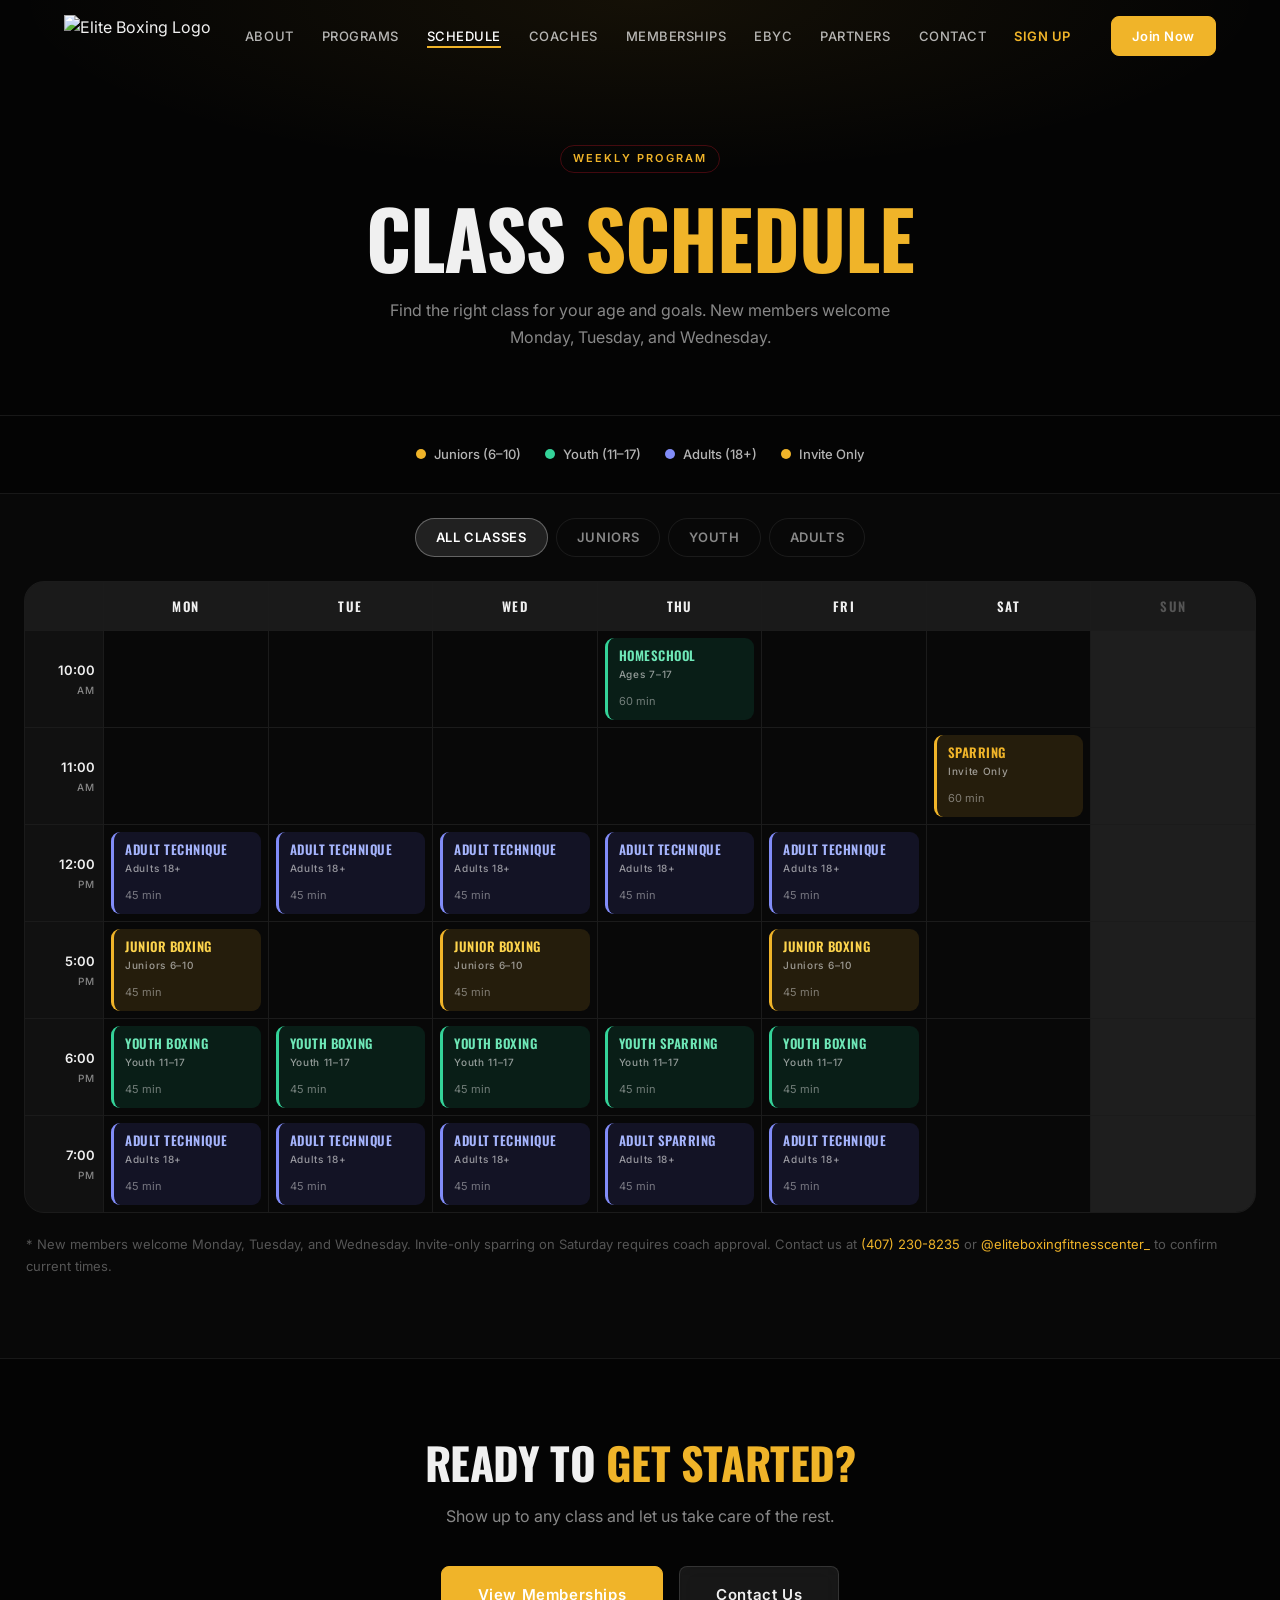
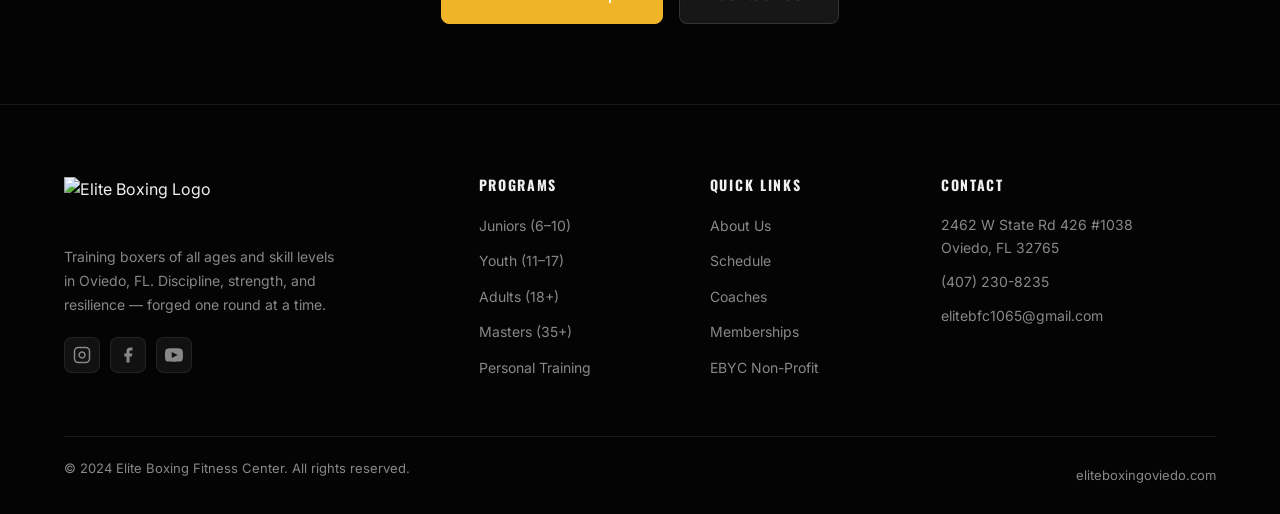
==== calendar.html @ 9bf6bdf3 "Initial commit: Elite Boxing site" ====
<!DOCTYPE html>
<html lang="en">
<head>
  <meta charset="UTF-8">
  <meta name="viewport" content="width=device-width, initial-scale=1.0">
  <title>Class Schedule — Elite Boxing Fitness Center</title>
  <meta name="description" content="Weekly class schedule for Elite Boxing Fitness Center in Oviedo, FL. Find boxing classes for Juniors, Youth, Adults, and more.">
  <link rel="preconnect" href="https://fonts.googleapis.com">
  <link rel="preconnect" href="https://fonts.gstatic.com" crossorigin>
  <link href="https://fonts.googleapis.com/css2?family=Oswald:wght@300;400;500;600;700&family=Inter:wght@300;400;500;600&display=swap" rel="stylesheet">
  <link rel="stylesheet" href="css/style.css">
  <style>
    /* ============================================================
       CALENDAR PAGE
       ============================================================ */
    .cal-hero {
      padding: calc(var(--nav-h) + 72px) 0 64px;
      background: var(--bg-dark);
      text-align: center;
      border-bottom: 1px solid var(--border);
      position: relative;
      overflow: hidden;
    }
    .cal-hero::before {
      content: '';
      position: absolute;
      inset: 0;
      background: radial-gradient(ellipse 70% 60% at 50% 0%, rgba(240,180,41,0.07) 0%, transparent 70%);
      pointer-events: none;
    }
    .cal-title {
      font-family: 'Oswald', sans-serif;
      font-size: clamp(44px, 8vw, 80px);
      font-weight: 700;
      text-transform: uppercase;
      line-height: 1;
      margin: 12px 0 20px;
    }
    .cal-sub {
      font-size: 16px;
      color: var(--muted);
      max-width: 540px;
      margin: 0 auto;
      line-height: 1.7;
    }

    /* Legend */
    .cal-legend {
      display: flex;
      align-items: center;
      justify-content: center;
      gap: 24px;
      flex-wrap: wrap;
      padding: 28px 24px;
      border-bottom: 1px solid var(--border);
      background: var(--bg-dark);
    }
    .legend-item {
      display: flex;
      align-items: center;
      gap: 8px;
      font-size: 13px;
      font-weight: 500;
      color: rgba(255,255,255,0.7);
    }
    .legend-dot {
      width: 10px; height: 10px;
      border-radius: 50%;
    }
    .legend-dot.adults   { background: #818cf8; }
    .legend-dot.youth    { background: #34d399; }
    .legend-dot.juniors  { background: #f0b429; }
    .legend-dot.featured { background: #f0b429; }

    /* Filters */
    .cal-filters {
      display: flex;
      align-items: center;
      gap: 8px;
      flex-wrap: wrap;
      padding: 24px;
      justify-content: center;
    }
    .cal-filter {
      padding: 8px 20px;
      border-radius: 999px;
      font-size: 13px;
      font-weight: 600;
      letter-spacing: 0.05em;
      text-transform: uppercase;
      border: 1.5px solid var(--border);
      color: var(--muted);
      transition: all 0.25s ease;
      cursor: pointer;
      background: none;
    }
    .cal-filter:hover { border-color: rgba(255,255,255,0.3); color: var(--text); }
    .cal-filter[data-cat="all"].active    { background: rgba(255,255,255,0.1); border-color: rgba(255,255,255,0.3); color: #fff; }
    .cal-filter[data-cat="adults"].active  { background: rgba(99,102,241,0.2);  border-color: #818cf8; color: #818cf8; }
    .cal-filter[data-cat="youth"].active   { background: rgba(16,185,129,0.2);  border-color: #34d399; color: #34d399; }
    .cal-filter[data-cat="juniors"].active { background: rgba(240,180,41,0.2);  border-color: #f0b429; color: #f0b429; }

    /* Grid wrapper */
    .cal-section {
      padding: 0 24px 80px;
    }
    .cal-scroll-wrap {
      max-width: 1280px;
      margin: 0 auto;
      overflow-x: auto;
      border-radius: var(--radius-lg);
      border: 1px solid var(--border);
    }

    /* 8 columns: time label + 7 days */
    .cal-grid {
      display: grid;
      grid-template-columns: 78px repeat(7, minmax(118px, 1fr));
      gap: 1px;
      background: var(--border);
      min-width: 900px;
    }

    /* Header row */
    .cal-day-header {
      background: var(--surface-2);
      padding: 14px 10px;
      text-align: center;
      font-family: 'Oswald', sans-serif;
      font-size: 13px;
      font-weight: 600;
      letter-spacing: 0.1em;
      text-transform: uppercase;
      color: var(--text);
    }
    .cal-day-header.closed-header {
      color: var(--muted-2);
    }
    .cal-corner { background: var(--surface-2); }

    /* Time label */
    .cal-time {
      background: var(--surface);
      padding: 12px 8px;
      display: flex;
      flex-direction: column;
      align-items: flex-end;
      justify-content: center;
      gap: 1px;
    }
    .time-hour   { font-size: 13px; font-weight: 600; color: var(--text); white-space: nowrap; }
    .time-period { font-size: 10px; font-weight: 500; color: var(--muted); letter-spacing: 0.08em; }

    /* Class cells */
    .cal-cell {
      background: var(--bg);
      padding: 7px;
      min-height: 96px;
    }
    .cal-cell.closed {
      background: rgba(255,255,255,0.01);
    }

    /* Class blocks */
    .cal-class {
      border-radius: 9px;
      padding: 10px 11px;
      height: 100%;
      min-height: 80px;
      display: flex;
      flex-direction: column;
      gap: 4px;
      border-left: 3px solid;
      transition: transform 0.2s ease, box-shadow 0.2s ease;
    }
    .cal-class:hover {
      transform: translateY(-2px);
      box-shadow: 0 8px 24px rgba(0,0,0,0.4);
    }
    .cal-class.adults   { background: rgba(99,102,241,0.12); border-color: #818cf8; }
    .cal-class.youth    { background: rgba(16,185,129,0.12); border-color: #34d399; }
    .cal-class.juniors  { background: rgba(240,180,41,0.12); border-color: #f0b429; }
    .cal-class.featured { background: rgba(240,180,41,0.12); border-color: #f0b429; }

    .cal-class.filtered-out { display: none; }

    .cal-class-name {
      font-family: 'Oswald', sans-serif;
      font-size: 13px;
      font-weight: 600;
      text-transform: uppercase;
      letter-spacing: 0.04em;
      line-height: 1.2;
    }
    .cal-class.adults   .cal-class-name { color: #a5b4fc; }
    .cal-class.youth    .cal-class-name { color: #6ee7b7; }
    .cal-class.juniors  .cal-class-name { color: #fcd34d; }
    .cal-class.featured .cal-class-name { color: #f0b429; }

    .cal-class-tag {
      font-size: 10px;
      font-weight: 500;
      letter-spacing: 0.07em;
      opacity: 0.6;
      line-height: 1.3;
    }
    .cal-class-dur {
      font-size: 11px;
      opacity: 0.45;
      margin-top: auto;
    }

    /* Closed/Sunday column cells */
    .cal-cell.closed .cal-empty {
      width: 100%; height: 100%;
      min-height: 80px;
    }
    .cal-cell.closed-day {
      background: rgba(0,0,0,0.2);
    }

    /* Note */
    .cal-note {
      max-width: 1280px;
      margin: 20px auto 0;
      padding: 0 2px;
      font-size: 13px;
      color: var(--muted-2);
      line-height: 1.7;
    }
    .cal-note a { color: var(--red); }

    /* CTA */
    .cal-cta {
      text-align: center;
      padding: 80px 24px;
      background: var(--bg-dark);
      border-top: 1px solid var(--border);
    }
    .cal-cta h2 {
      font-family: 'Oswald', sans-serif;
      font-size: clamp(28px, 5vw, 44px);
      font-weight: 700;
      text-transform: uppercase;
      margin-bottom: 16px;
    }
    .cal-cta p { font-size: 16px; color: var(--muted); margin-bottom: 36px; }
    .cal-cta-actions { display: flex; gap: 16px; justify-content: center; flex-wrap: wrap; }

    @media (max-width: 640px) {
      .cal-hero { padding: calc(var(--nav-h) + 48px) 0 48px; }
      .cal-legend { gap: 14px; padding: 18px 16px; }
      .cal-filters { padding: 16px; gap: 6px; }
      .cal-filter { padding: 6px 14px; font-size: 11px; }
      .cal-section { padding: 0 12px 60px; }
    }
  </style>
</head>
<body>

  <!-- ===== NAV ===== -->
  <nav id="nav" class="nav">
    <div class="container nav-inner">
      <a href="index.html" class="nav-logo">
        <img src="https://static.wixstatic.com/media/66b2d7_4d8a4e97d5f041e3b3e21fe2ddf51c0a~mv2.png/v1/fill/w_200,h_175,al_c,q_90,enc_avif,quality_auto/Elite%20Boxing%20Logo_Final_edited.png" alt="Elite Boxing Logo" class="logo-img">
      </a>
      <ul class="nav-links">
        <li><a href="index.html#about" class="nav-link">About</a></li>
        <li><a href="index.html#programs" class="nav-link">Programs</a></li>
        <li><a href="calendar.html" class="nav-link active">Schedule</a></li>
        <li><a href="index.html#coaches" class="nav-link">Coaches</a></li>
        <li><a href="index.html#memberships" class="nav-link">Memberships</a></li>
        <li><a href="ebyc.html" class="nav-link">EBYC</a></li>
        <li><a href="partners.html" class="nav-link">Partners</a></li>
        <li><a href="index.html#contact" class="nav-link">Contact</a></li>
        <li><a href="signup.html" class="nav-link nav-link--signup">Sign Up</a></li>
      </ul>
      <a href="signup.html" class="btn btn-primary btn-sm nav-cta">Join Now</a>
      <button class="hamburger" id="hamburger" aria-label="Toggle menu" aria-expanded="false">
        <span></span><span></span><span></span>
      </button>
    </div>
  </nav>

  <div class="mobile-menu" id="mobile-menu" aria-hidden="true">
    <div class="mobile-menu-inner">
      <ul>
        <li><a href="index.html#about" class="mobile-link">About</a></li>
        <li><a href="index.html#programs" class="mobile-link">Programs</a></li>
        <li><a href="calendar.html" class="mobile-link">Schedule</a></li>
        <li><a href="index.html#coaches" class="mobile-link">Coaches</a></li>
        <li><a href="index.html#memberships" class="mobile-link">Memberships</a></li>
        <li><a href="ebyc.html" class="mobile-link">EBYC</a></li>
        <li><a href="partners.html" class="mobile-link">Partners</a></li>
        <li><a href="index.html#contact" class="mobile-link">Contact</a></li>
        <li><a href="signup.html" class="mobile-link" style="color:var(--red);font-weight:600;">Sign Up</a></li>
      </ul>
      <a href="signup.html" class="btn btn-primary btn-full mobile-cta">Join Now</a>
    </div>
  </div>

  <!-- ===== HERO ===== -->
  <section class="cal-hero">
    <div class="container">
      <span class="section-tag cal-tag">Weekly Program</span>
      <h1 class="cal-title">Class <span class="text-red">Schedule</span></h1>
      <p class="cal-sub">Find the right class for your age and goals. New members welcome Monday, Tuesday, and Wednesday.</p>
    </div>
  </section>

  <!-- Legend -->
  <div class="cal-legend">
    <div class="legend-item">
      <div class="legend-dot juniors"></div>
      <span>Juniors (6–10)</span>
    </div>
    <div class="legend-item">
      <div class="legend-dot youth"></div>
      <span>Youth (11–17)</span>
    </div>
    <div class="legend-item">
      <div class="legend-dot adults"></div>
      <span>Adults (18+)</span>
    </div>
    <div class="legend-item">
      <div class="legend-dot featured"></div>
      <span>Invite Only</span>
    </div>
  </div>

  <!-- Filters -->
  <div class="cal-filters">
    <button class="cal-filter active" data-cat="all">All Classes</button>
    <button class="cal-filter" data-cat="juniors">Juniors</button>
    <button class="cal-filter" data-cat="youth">Youth</button>
    <button class="cal-filter" data-cat="adults">Adults</button>
  </div>

  <!-- ===== CALENDAR GRID ===== -->
  <section class="cal-section">
    <div class="cal-scroll-wrap">
      <div class="cal-grid" id="cal-grid">

        <!-- ── HEADER ROW ── -->
        <div class="cal-corner"></div>
        <div class="cal-day-header">Mon</div>
        <div class="cal-day-header">Tue</div>
        <div class="cal-day-header">Wed</div>
        <div class="cal-day-header">Thu</div>
        <div class="cal-day-header">Fri</div>
        <div class="cal-day-header">Sat</div>
        <div class="cal-day-header closed-header">Sun</div>

        <!-- ── 10:00 AM ── -->
        <div class="cal-time"><span class="time-hour">10:00</span><span class="time-period">AM</span></div>
        <!-- Mon --> <div class="cal-cell"><div class="cal-empty"></div></div>
        <!-- Tue --> <div class="cal-cell"><div class="cal-empty"></div></div>
        <!-- Wed --> <div class="cal-cell"><div class="cal-empty"></div></div>
        <!-- Thu -->
        <div class="cal-cell">
          <div class="cal-class youth" data-cat="youth">
            <span class="cal-class-name">Homeschool</span>
            <span class="cal-class-tag">Ages 7–17</span>
            <span class="cal-class-dur">60 min</span>
          </div>
        </div>
        <!-- Fri --> <div class="cal-cell"><div class="cal-empty"></div></div>
        <!-- Sat --> <div class="cal-cell"><div class="cal-empty"></div></div>
        <!-- Sun --> <div class="cal-cell closed"><div class="cal-empty"></div></div>

        <!-- ── 11:00 AM ── -->
        <div class="cal-time"><span class="time-hour">11:00</span><span class="time-period">AM</span></div>
        <!-- Mon --> <div class="cal-cell"><div class="cal-empty"></div></div>
        <!-- Tue --> <div class="cal-cell"><div class="cal-empty"></div></div>
        <!-- Wed --> <div class="cal-cell"><div class="cal-empty"></div></div>
        <!-- Thu --> <div class="cal-cell"><div class="cal-empty"></div></div>
        <!-- Fri --> <div class="cal-cell"><div class="cal-empty"></div></div>
        <!-- Sat -->
        <div class="cal-cell">
          <div class="cal-class featured" data-cat="featured">
            <span class="cal-class-name">Sparring</span>
            <span class="cal-class-tag">Invite Only</span>
            <span class="cal-class-dur">60 min</span>
          </div>
        </div>
        <!-- Sun --> <div class="cal-cell closed"><div class="cal-empty"></div></div>

        <!-- ── 12:00 PM ── -->
        <div class="cal-time"><span class="time-hour">12:00</span><span class="time-period">PM</span></div>
        <!-- Mon -->
        <div class="cal-cell">
          <div class="cal-class adults" data-cat="adults">
            <span class="cal-class-name">Adult Technique</span>
            <span class="cal-class-tag">Adults 18+</span>
            <span class="cal-class-dur">45 min</span>
          </div>
        </div>
        <!-- Tue -->
        <div class="cal-cell">
          <div class="cal-class adults" data-cat="adults">
            <span class="cal-class-name">Adult Technique</span>
            <span class="cal-class-tag">Adults 18+</span>
            <span class="cal-class-dur">45 min</span>
          </div>
        </div>
        <!-- Wed -->
        <div class="cal-cell">
          <div class="cal-class adults" data-cat="adults">
            <span class="cal-class-name">Adult Technique</span>
            <span class="cal-class-tag">Adults 18+</span>
            <span class="cal-class-dur">45 min</span>
          </div>
        </div>
        <!-- Thu -->
        <div class="cal-cell">
          <div class="cal-class adults" data-cat="adults">
            <span class="cal-class-name">Adult Technique</span>
            <span class="cal-class-tag">Adults 18+</span>
            <span class="cal-class-dur">45 min</span>
          </div>
        </div>
        <!-- Fri -->
        <div class="cal-cell">
          <div class="cal-class adults" data-cat="adults">
            <span class="cal-class-name">Adult Technique</span>
            <span class="cal-class-tag">Adults 18+</span>
            <span class="cal-class-dur">45 min</span>
          </div>
        </div>
        <!-- Sat --> <div class="cal-cell"><div class="cal-empty"></div></div>
        <!-- Sun --> <div class="cal-cell closed"><div class="cal-empty"></div></div>

        <!-- ── 5:00 PM ── -->
        <div class="cal-time"><span class="time-hour">5:00</span><span class="time-period">PM</span></div>
        <!-- Mon -->
        <div class="cal-cell">
          <div class="cal-class juniors" data-cat="juniors">
            <span class="cal-class-name">Junior Boxing</span>
            <span class="cal-class-tag">Juniors 6–10</span>
            <span class="cal-class-dur">45 min</span>
          </div>
        </div>
        <!-- Tue --> <div class="cal-cell"><div class="cal-empty"></div></div>
        <!-- Wed -->
        <div class="cal-cell">
          <div class="cal-class juniors" data-cat="juniors">
            <span class="cal-class-name">Junior Boxing</span>
            <span class="cal-class-tag">Juniors 6–10</span>
            <span class="cal-class-dur">45 min</span>
          </div>
        </div>
        <!-- Thu --> <div class="cal-cell"><div class="cal-empty"></div></div>
        <!-- Fri -->
        <div class="cal-cell">
          <div class="cal-class juniors" data-cat="juniors">
            <span class="cal-class-name">Junior Boxing</span>
            <span class="cal-class-tag">Juniors 6–10</span>
            <span class="cal-class-dur">45 min</span>
          </div>
        </div>
        <!-- Sat --> <div class="cal-cell"><div class="cal-empty"></div></div>
        <!-- Sun --> <div class="cal-cell closed"><div class="cal-empty"></div></div>

        <!-- ── 6:00 PM ── -->
        <div class="cal-time"><span class="time-hour">6:00</span><span class="time-period">PM</span></div>
        <!-- Mon -->
        <div class="cal-cell">
          <div class="cal-class youth" data-cat="youth">
            <span class="cal-class-name">Youth Boxing</span>
            <span class="cal-class-tag">Youth 11–17</span>
            <span class="cal-class-dur">45 min</span>
          </div>
        </div>
        <!-- Tue -->
        <div class="cal-cell">
          <div class="cal-class youth" data-cat="youth">
            <span class="cal-class-name">Youth Boxing</span>
            <span class="cal-class-tag">Youth 11–17</span>
            <span class="cal-class-dur">45 min</span>
          </div>
        </div>
        <!-- Wed -->
        <div class="cal-cell">
          <div class="cal-class youth" data-cat="youth">
            <span class="cal-class-name">Youth Boxing</span>
            <span class="cal-class-tag">Youth 11–17</span>
            <span class="cal-class-dur">45 min</span>
          </div>
        </div>
        <!-- Thu -->
        <div class="cal-cell">
          <div class="cal-class youth" data-cat="youth">
            <span class="cal-class-name">Youth Sparring</span>
            <span class="cal-class-tag">Youth 11–17</span>
            <span class="cal-class-dur">45 min</span>
          </div>
        </div>
        <!-- Fri -->
        <div class="cal-cell">
          <div class="cal-class youth" data-cat="youth">
            <span class="cal-class-name">Youth Boxing</span>
            <span class="cal-class-tag">Youth 11–17</span>
            <span class="cal-class-dur">45 min</span>
          </div>
        </div>
        <!-- Sat --> <div class="cal-cell"><div class="cal-empty"></div></div>
        <!-- Sun --> <div class="cal-cell closed"><div class="cal-empty"></div></div>

        <!-- ── 7:00 PM ── -->
        <div class="cal-time"><span class="time-hour">7:00</span><span class="time-period">PM</span></div>
        <!-- Mon -->
        <div class="cal-cell">
          <div class="cal-class adults" data-cat="adults">
            <span class="cal-class-name">Adult Technique</span>
            <span class="cal-class-tag">Adults 18+</span>
            <span class="cal-class-dur">45 min</span>
          </div>
        </div>
        <!-- Tue -->
        <div class="cal-cell">
          <div class="cal-class adults" data-cat="adults">
            <span class="cal-class-name">Adult Technique</span>
            <span class="cal-class-tag">Adults 18+</span>
            <span class="cal-class-dur">45 min</span>
          </div>
        </div>
        <!-- Wed -->
        <div class="cal-cell">
          <div class="cal-class adults" data-cat="adults">
            <span class="cal-class-name">Adult Technique</span>
            <span class="cal-class-tag">Adults 18+</span>
            <span class="cal-class-dur">45 min</span>
          </div>
        </div>
        <!-- Thu -->
        <div class="cal-cell">
          <div class="cal-class adults" data-cat="adults">
            <span class="cal-class-name">Adult Sparring</span>
            <span class="cal-class-tag">Adults 18+</span>
            <span class="cal-class-dur">45 min</span>
          </div>
        </div>
        <!-- Fri -->
        <div class="cal-cell">
          <div class="cal-class adults" data-cat="adults">
            <span class="cal-class-name">Adult Technique</span>
            <span class="cal-class-tag">Adults 18+</span>
            <span class="cal-class-dur">45 min</span>
          </div>
        </div>
        <!-- Sat --> <div class="cal-cell"><div class="cal-empty"></div></div>
        <!-- Sun --> <div class="cal-cell closed"><div class="cal-empty"></div></div>

      </div><!-- /cal-grid -->
    </div><!-- /cal-scroll-wrap -->

    <p class="cal-note">
      * New members welcome Monday, Tuesday, and Wednesday. Invite-only sparring on Saturday requires coach approval. Contact us at <a href="tel:4072308235">(407) 230-8235</a> or <a href="https://instagram.com/eliteboxingfitnesscenter_" target="_blank" rel="noopener">@eliteboxingfitnesscenter_</a> to confirm current times.
    </p>
  </section>

  <!-- ===== CTA ===== -->
  <section class="cal-cta">
    <div class="container">
      <h2>Ready to <span class="text-red">Get Started?</span></h2>
      <p>Show up to any class and let us take care of the rest.</p>
      <div class="cal-cta-actions">
        <a href="index.html#memberships" class="btn btn-primary btn-lg">View Memberships</a>
        <a href="index.html#contact" class="btn btn-ghost btn-lg">Contact Us</a>
      </div>
    </div>
  </section>

  <!-- ===== FOOTER ===== -->
  <footer class="footer">
    <div class="container">
      <div class="footer-grid">
        <div class="footer-brand">
          <img src="https://static.wixstatic.com/media/66b2d7_4d8a4e97d5f041e3b3e21fe2ddf51c0a~mv2.png/v1/fill/w_200,h_175,al_c,q_90,enc_avif,quality_auto/Elite%20Boxing%20Logo_Final_edited.png" alt="Elite Boxing Logo" class="footer-logo">
          <p>Training boxers of all ages and skill levels in Oviedo, FL. Discipline, strength, and resilience — forged one round at a time.</p>
          <div class="footer-socials">
            <a href="https://instagram.com/eliteboxingfitnesscenter_" target="_blank" rel="noopener" aria-label="Instagram">
              <svg width="18" height="18" viewBox="0 0 24 24" fill="none" stroke="currentColor" stroke-width="2"><rect x="2" y="2" width="20" height="20" rx="5"/><path d="M16 11.37A4 4 0 1 1 12.63 8 4 4 0 0 1 16 11.37z"/><line x1="17.5" y1="6.5" x2="17.51" y2="6.5"/></svg>
            </a>
            <a href="https://www.facebook.com/EliteBoxingFitnessCenter" target="_blank" rel="noopener" aria-label="Facebook">
              <svg width="18" height="18" viewBox="0 0 24 24" fill="currentColor"><path d="M18 2h-3a5 5 0 0 0-5 5v3H7v4h3v8h4v-8h3l1-4h-4V7a1 1 0 0 1 1-1h3z"/></svg>
            </a>
            <a href="https://www.youtube.com/@eliteboxingoviedo" target="_blank" rel="noopener" aria-label="YouTube">
              <svg width="18" height="18" viewBox="0 0 24 24" fill="currentColor"><path d="M19.615 3.184c-3.604-.246-11.631-.245-15.23 0-3.897.266-4.356 2.62-4.385 8.816.029 6.185.484 8.549 4.385 8.816 3.6.245 11.626.246 15.23 0 3.897-.266 4.356-2.62 4.385-8.816-.029-6.185-.484-8.549-4.385-8.816zm-10.615 12.816v-8l8 3.993-8 4.007z"/></svg>
            </a>
          </div>
        </div>
        <div class="footer-links">
          <h4>Programs</h4>
          <ul>
            <li><a href="index.html#programs">Juniors (6–10)</a></li>
            <li><a href="index.html#programs">Youth (11–17)</a></li>
            <li><a href="index.html#programs">Adults (18+)</a></li>
            <li><a href="index.html#programs">Masters (35+)</a></li>
            <li><a href="index.html#programs">Personal Training</a></li>
          </ul>
        </div>
        <div class="footer-links">
          <h4>Quick Links</h4>
          <ul>
            <li><a href="index.html#about">About Us</a></li>
            <li><a href="calendar.html">Schedule</a></li>
            <li><a href="index.html#coaches">Coaches</a></li>
            <li><a href="index.html#memberships">Memberships</a></li>
            <li><a href="index.html#nonprofit">EBYC Non-Profit</a></li>
          </ul>
        </div>
        <div class="footer-contact">
          <h4>Contact</h4>
          <p>2462 W State Rd 426 #1038<br>Oviedo, FL 32765</p>
          <p><a href="tel:4072308235">(407) 230-8235</a></p>
          <p><a href="mailto:elitebfc1065@gmail.com">elitebfc1065@gmail.com</a></p>
        </div>
      </div>
      <div class="footer-bottom">
        <p>&copy; 2024 Elite Boxing Fitness Center. All rights reserved.</p>
        <p><a href="https://www.eliteboxingoviedo.com" target="_blank" rel="noopener">eliteboxingoviedo.com</a></p>
      </div>
    </div>
  </footer>

  <script src="https://cdnjs.cloudflare.com/ajax/libs/gsap/3.12.5/gsap.min.js"></script>
  <script src="https://cdnjs.cloudflare.com/ajax/libs/gsap/3.12.5/ScrollTrigger.min.js"></script>
  <script>
    gsap.registerPlugin(ScrollTrigger);
    const prefersReducedMotion = window.matchMedia('(prefers-reduced-motion: reduce)').matches;

    /* Nav scroll */
    const nav = document.getElementById('nav');
    ScrollTrigger.create({
      start: 'top -60',
      onEnter: () => nav.classList.add('scrolled'),
      onLeaveBack: () => nav.classList.remove('scrolled'),
    });

    /* Hamburger */
    const hamburger = document.getElementById('hamburger');
    const mobileMenu = document.getElementById('mobile-menu');
    hamburger.addEventListener('click', () => {
      const isOpen = mobileMenu.classList.toggle('open');
      hamburger.classList.toggle('open', isOpen);
      hamburger.setAttribute('aria-expanded', isOpen);
      mobileMenu.setAttribute('aria-hidden', !isOpen);
      document.body.style.overflow = isOpen ? 'hidden' : '';
    });
    document.querySelectorAll('.mobile-link, .mobile-cta').forEach(l => {
      l.addEventListener('click', () => {
        mobileMenu.classList.remove('open');
        hamburger.classList.remove('open');
        hamburger.setAttribute('aria-expanded', 'false');
        mobileMenu.setAttribute('aria-hidden', 'true');
        document.body.style.overflow = '';
      });
    });

    /* Scroll progress line */
    const progressLine = document.createElement('div');
    progressLine.style.cssText = 'position:fixed;top:0;left:0;height:2px;z-index:200;background:#f0b429;width:0%;pointer-events:none;box-shadow:0 0 8px rgba(240,180,41,0.6);';
    document.body.prepend(progressLine);
    gsap.to(progressLine, { width: '100%', ease: 'none', scrollTrigger: { start: 'top top', end: 'bottom bottom', scrub: 0.3 } });

    /* Hero entrance */
    if (!prefersReducedMotion) {
      gsap.fromTo('.cal-tag',   { opacity: 0, y: 16 }, { opacity: 1, y: 0, duration: 0.6, delay: 0.2 });
      gsap.fromTo('.cal-title', { opacity: 0, y: 40 }, { opacity: 1, y: 0, duration: 0.8, delay: 0.35, ease: 'power3.out' });
      gsap.fromTo('.cal-sub',   { opacity: 0, y: 20 }, { opacity: 1, y: 0, duration: 0.6, delay: 0.55 });
    }

    /* Grid entrance */
    ScrollTrigger.create({
      trigger: '.cal-scroll-wrap',
      start: 'top 88%',
      once: true,
      onEnter: () => {
        if (prefersReducedMotion) return;
        gsap.fromTo('.cal-scroll-wrap', { opacity: 0, y: 28 }, { opacity: 1, y: 0, duration: 0.65, ease: 'power3.out' });
        gsap.fromTo('.cal-class', { opacity: 0, scale: 0.93 }, { opacity: 1, scale: 1, duration: 0.4, stagger: 0.03, ease: 'power2.out', delay: 0.2 });
      },
    });

    /* Category filter */
    const filters    = document.querySelectorAll('.cal-filter');
    const allClasses = document.querySelectorAll('.cal-class');

    filters.forEach(btn => {
      btn.addEventListener('click', () => {
        filters.forEach(b => b.classList.remove('active'));
        btn.classList.add('active');
        const cat = btn.dataset.cat;

        allClasses.forEach(cls => {
          const match = cat === 'all' || cls.dataset.cat === cat;
          if (!prefersReducedMotion) {
            if (match) {
              cls.classList.remove('filtered-out');
              gsap.fromTo(cls, { opacity: 0, scale: 0.9 }, { opacity: 1, scale: 1, duration: 0.3, ease: 'power2.out' });
            } else {
              gsap.to(cls, { opacity: 0, scale: 0.9, duration: 0.18, ease: 'power2.in',
                onComplete: () => cls.classList.add('filtered-out') });
            }
          } else {
            cls.classList.toggle('filtered-out', !match);
          }
        });
      });
    });
  </script>
</body>
</html>
---- css/style.css ----
/* ============================================================
   ELITE BOXING FITNESS CENTER — style.css
   ============================================================ */

/* ---- Tokens ---- */
:root {
  --bg:        #080808;
  --bg-dark:   #040404;
  --surface:   #111111;
  --surface-2: #1a1a1a;
  --border:    rgba(255,255,255,0.08);
  --border-hover: rgba(255,255,255,0.18);
  --red:       #f0b429;
  --red-dark:  #cc9310;
  --red-glow:  rgba(240,180,41,0.25);
  --gold:      #f0b429;
  --text:      #f0f0f0;
  --muted:     #888888;
  --muted-2:   #555555;
  --nav-h:     72px;
  --radius:    12px;
  --radius-lg: 20px;
  --transition: 0.3s cubic-bezier(0.4, 0, 0.2, 1);
}

/* ---- Reset ---- */
*, *::before, *::after { box-sizing: border-box; margin: 0; padding: 0; }
html { scroll-behavior: smooth; }
body {
  font-family: 'Inter', system-ui, sans-serif;
  background: var(--bg);
  color: var(--text);
  line-height: 1.6;
  overflow-x: hidden;
}
img { display: block; width: 100%; height: auto; }
a { color: inherit; text-decoration: none; }
ul { list-style: none; }
button { cursor: pointer; border: none; background: none; font: inherit; color: inherit; }
input, textarea, select {
  font: inherit;
  color: var(--text);
  background: rgba(255,255,255,0.05);
  border: 1px solid var(--border);
  border-radius: 8px;
  padding: 12px 16px;
  width: 100%;
  transition: border-color var(--transition), box-shadow var(--transition);
  outline: none;
}
input::placeholder, textarea::placeholder { color: var(--muted-2); }
input:focus, textarea:focus, select:focus {
  border-color: var(--red);
  box-shadow: 0 0 0 3px var(--red-glow);
}
select option { background: var(--surface); }
textarea { resize: vertical; min-height: 120px; }

/* ---- Layout ---- */
.container { max-width: 1200px; margin: 0 auto; padding: 0 24px; }
.section-padding { padding: 96px 0; }
.bg-dark { background: var(--bg-dark); }
.text-red { color: var(--red); }
.hidden { display: none !important; }

/* ---- Typography ---- */
h1, h2, h3, h4 { font-family: 'Oswald', sans-serif; line-height: 1.1; letter-spacing: -0.01em; }
.section-tag {
  display: inline-block;
  font-size: 11px;
  font-weight: 600;
  letter-spacing: 0.2em;
  text-transform: uppercase;
  color: var(--red);
  margin-bottom: 12px;
  padding: 4px 12px;
  border: 1px solid rgba(212,21,41,0.3);
  border-radius: 999px;
}
.section-title {
  font-size: clamp(32px, 4.5vw, 52px);
  font-weight: 700;
  text-transform: uppercase;
  margin-bottom: 16px;
  color: var(--text);
}
.section-sub {
  font-size: 16px;
  color: var(--muted);
  max-width: 560px;
  line-height: 1.7;
}
.section-header { text-align: center; margin-bottom: 56px; }
.section-header .section-sub { margin: 0 auto; }
.lead { font-size: 17px; color: var(--text); line-height: 1.7; margin-bottom: 16px; }
p { color: var(--muted); line-height: 1.7; margin-bottom: 14px; }
p:last-child { margin-bottom: 0; }

/* ---- Buttons ---- */
.btn {
  display: inline-flex;
  align-items: center;
  gap: 8px;
  padding: 13px 28px;
  border-radius: 8px;
  font-weight: 600;
  font-size: 14px;
  letter-spacing: 0.04em;
  transition: all var(--transition);
  white-space: nowrap;
  cursor: pointer;
  border: 1.5px solid transparent;
}
.btn-primary {
  background: var(--red);
  color: #fff;
  border-color: var(--red);
}
.btn-primary:hover {
  background: var(--red-dark);
  border-color: var(--red-dark);
  transform: translateY(-1px);
  box-shadow: 0 8px 24px var(--red-glow);
}
.btn-outline {
  background: transparent;
  color: var(--text);
  border-color: var(--border-hover);
}
.btn-outline:hover {
  border-color: var(--red);
  color: var(--red);
  transform: translateY(-1px);
}
.btn-ghost {
  background: rgba(255,255,255,0.08);
  color: var(--text);
  border-color: rgba(255,255,255,0.12);
  backdrop-filter: blur(10px);
}
.btn-ghost:hover {
  background: rgba(255,255,255,0.14);
  transform: translateY(-1px);
}
.btn-sm { padding: 9px 20px; font-size: 13px; }
.btn-lg { padding: 16px 36px; font-size: 15px; }
.btn-full { width: 100%; justify-content: center; }

/* ============================================================
   NAV
   ============================================================ */
.nav {
  position: fixed;
  top: 0; left: 0; right: 0;
  z-index: 100;
  height: var(--nav-h);
  transition: background var(--transition), backdrop-filter var(--transition), border-color var(--transition);
  border-bottom: 1px solid transparent;
}
.nav.scrolled {
  background: rgba(8,8,8,0.92);
  backdrop-filter: blur(20px);
  border-color: var(--border);
}
.nav-inner {
  display: flex;
  align-items: center;
  height: var(--nav-h);
  gap: 32px;
}
.nav-logo { display: flex; align-items: center; flex-shrink: 0; }
.logo-img { height: 42px; width: auto; }
.nav-links {
  display: flex;
  gap: 28px;
  margin-left: auto;
}
.nav-link {
  font-size: 13px;
  font-weight: 500;
  color: rgba(255,255,255,0.7);
  letter-spacing: 0.04em;
  text-transform: uppercase;
  transition: color var(--transition);
  position: relative;
}
.nav-link::after {
  content: '';
  position: absolute;
  bottom: -4px; left: 0; right: 0;
  height: 2px;
  background: var(--red);
  transform: scaleX(0);
  transform-origin: left;
  transition: transform var(--transition);
}
.nav-link:hover, .nav-link.active { color: #fff; }
.nav-link:hover::after, .nav-link.active::after { transform: scaleX(1); }
.nav-link--signup {
  color: var(--red);
  font-weight: 600;
}
.nav-link--signup:hover { color: #fff; }
.nav-link--signup::after { background: var(--red); }
.nav-cta { margin-left: 8px; }
.hamburger {
  display: none;
  flex-direction: column;
  gap: 5px;
  padding: 6px;
  margin-left: auto;
}
.hamburger span {
  display: block;
  width: 24px;
  height: 2px;
  background: var(--text);
  border-radius: 2px;
  transition: transform var(--transition), opacity var(--transition);
}
.hamburger.open span:nth-child(1) { transform: translateY(7px) rotate(45deg); }
.hamburger.open span:nth-child(2) { opacity: 0; }
.hamburger.open span:nth-child(3) { transform: translateY(-7px) rotate(-45deg); }

/* Mobile menu */
.mobile-menu {
  position: fixed;
  top: var(--nav-h);
  left: 0; right: 0; bottom: 0;
  z-index: 99;
  background: rgba(8,8,8,0.98);
  backdrop-filter: blur(20px);
  display: flex;
  flex-direction: column;
  transform: translateX(100%);
  transition: transform 0.35s cubic-bezier(0.4,0,0.2,1);
}
.mobile-menu.open { transform: translateX(0); }
.mobile-menu-inner {
  padding: 40px 24px;
  display: flex;
  flex-direction: column;
  gap: 32px;
}
.mobile-menu-inner ul { display: flex; flex-direction: column; gap: 4px; }
.mobile-link {
  display: block;
  padding: 14px 0;
  font-family: 'Oswald', sans-serif;
  font-size: 28px;
  font-weight: 600;
  text-transform: uppercase;
  color: rgba(255,255,255,0.8);
  border-bottom: 1px solid var(--border);
  transition: color var(--transition), padding-left var(--transition);
}
.mobile-link:hover { color: var(--red); padding-left: 8px; }
.mobile-cta { margin-top: 8px; }

/* ============================================================
   HERO
   ============================================================ */
.hero {
  position: relative;
  min-height: 100vh;
  display: flex;
  align-items: center;
  overflow: hidden;
}
.hero-bg {
  position: absolute;
  inset: -10%;
  background-size: cover;
  background-position: center;
  will-change: transform;
}
.hero-overlay {
  position: absolute;
  inset: 0;
  background: linear-gradient(135deg, rgba(8,8,8,0.88) 0%, rgba(8,8,8,0.65) 50%, rgba(8,8,8,0.82) 100%);
}
.hero-content {
  position: relative;
  z-index: 2;
  padding-top: var(--nav-h);
  max-width: 720px;
}
.hero-tag {
  display: inline-block;
  font-size: 11px;
  font-weight: 600;
  letter-spacing: 0.22em;
  text-transform: uppercase;
  color: rgba(255,255,255,0.6);
  margin-bottom: 24px;
  opacity: 0;
}
.hero-title {
  font-size: clamp(52px, 9vw, 110px);
  font-weight: 700;
  text-transform: uppercase;
  line-height: 0.95;
  margin-bottom: 24px;
}
.hero-line { display: block; }
.hero-sub {
  font-size: 17px;
  color: rgba(255,255,255,0.65);
  line-height: 1.7;
  margin-bottom: 40px;
  max-width: 500px;
  opacity: 0;
}
.hero-actions { display: flex; gap: 16px; flex-wrap: wrap; opacity: 0; }
.hero-scroll {
  position: absolute;
  bottom: 40px; left: 50%;
  transform: translateX(-50%);
  display: flex;
  flex-direction: column;
  align-items: center;
  gap: 8px;
  z-index: 2;
  opacity: 0;
}
.hero-scroll-text {
  font-size: 10px;
  letter-spacing: 0.2em;
  text-transform: uppercase;
  color: var(--muted);
}
.hero-scroll-line {
  width: 1px;
  height: 48px;
  background: linear-gradient(to bottom, var(--red), transparent);
  animation: scrollPulse 2s ease-in-out infinite;
}
@keyframes scrollPulse {
  0%, 100% { opacity: 0.4; transform: scaleY(1); }
  50% { opacity: 1; transform: scaleY(1.1); }
}

/* ============================================================
   STATS BAR
   ============================================================ */
.stats-bar {
  background: var(--surface);
  border-top: 1px solid var(--border);
  border-bottom: 1px solid var(--border);
  padding: 40px 0;
}
.stats-grid {
  display: flex;
  align-items: center;
  justify-content: center;
  gap: 0;
  flex-wrap: wrap;
}
.stat-item {
  flex: 1;
  min-width: 140px;
  text-align: center;
  padding: 16px 24px;
}
.stat-number-wrap {
  display: flex;
  align-items: baseline;
  justify-content: center;
  gap: 2px;
  margin-bottom: 6px;
}
.stat-number {
  font-family: 'Oswald', sans-serif;
  font-size: 48px;
  font-weight: 700;
  color: var(--red);
  line-height: 1;
}
.stat-suffix {
  font-family: 'Oswald', sans-serif;
  font-size: 28px;
  font-weight: 600;
  color: var(--red);
}
.stat-label {
  font-size: 12px;
  font-weight: 500;
  letter-spacing: 0.1em;
  text-transform: uppercase;
  color: var(--muted);
}
.stat-divider {
  width: 1px;
  height: 60px;
  background: var(--border);
  flex-shrink: 0;
}

/* ============================================================
   ABOUT
   ============================================================ */
.about-grid {
  display: grid;
  grid-template-columns: 1fr 1fr;
  gap: 80px;
  align-items: center;
}
.about-img-wrap {
  position: relative;
  border-radius: var(--radius-lg);
  overflow: hidden;
  aspect-ratio: 4/3;
}
.about-img-wrap img {
  width: 100%; height: 100%;
  object-fit: cover;
  transition: transform 0.6s ease;
}
.about-img-wrap:hover img { transform: scale(1.04); }
.about-image { position: relative; }
.about-badge {
  position: absolute;
  bottom: -20px; right: -20px;
  background: var(--red);
  color: #fff;
  border-radius: var(--radius);
  padding: 16px 24px;
  text-align: center;
  font-family: 'Oswald', sans-serif;
  text-transform: uppercase;
  letter-spacing: 0.1em;
  box-shadow: 0 12px 40px var(--red-glow);
}
.about-badge span:first-child { display: block; font-size: 12px; opacity: 0.8; }
.badge-year { font-size: 32px; font-weight: 700; display: block; line-height: 1; }
.about-text .section-title { margin-top: 12px; }
.about-features {
  display: flex;
  flex-direction: column;
  gap: 12px;
  margin: 28px 0 32px;
}
.feature {
  display: flex;
  align-items: center;
  gap: 12px;
  font-size: 14px;
  color: var(--text);
}
.feature-icon {
  flex-shrink: 0;
  width: 28px; height: 28px;
  border-radius: 50%;
  background: rgba(212,21,41,0.15);
  color: var(--red);
  display: flex;
  align-items: center;
  justify-content: center;
}

/* ============================================================
   PROGRAMS — CARD GRID
   ============================================================ */
.prog-grid {
  display: grid;
  grid-template-columns: repeat(5, 1fr);
  gap: 12px;
}
.prog-card {
  position: relative;
  border-radius: 16px;
  overflow: hidden;
  aspect-ratio: 3 / 4;
  cursor: pointer;
  border: 1px solid rgba(255,255,255,0.1);
  box-shadow: 0 8px 32px rgba(0,0,0,0.5);
  transition: transform 0.35s cubic-bezier(0.22,1,0.36,1),
              box-shadow 0.35s ease,
              border-color 0.25s ease;
}
.prog-card:hover {
  transform: translateY(-8px) scale(1.02);
  box-shadow: 0 24px 64px rgba(0,0,0,0.7), 0 0 0 1.5px var(--red);
  border-color: var(--red);
}
.prog-bg {
  position: absolute;
  inset: 0;
  background-size: cover;
  background-position: center top;
  transition: transform 0.5s cubic-bezier(0.22,1,0.36,1);
}
.prog-card:hover .prog-bg {
  transform: scale(1.05);
}
.prog-grad {
  position: absolute;
  inset: 0;
  background: linear-gradient(to bottom,
    rgba(4,4,4,0.88) 0%,
    rgba(4,4,4,0.2) 45%,
    rgba(4,4,4,0.55) 100%);
}
.prog-info {
  position: absolute;
  top: 0; left: 0; right: 0;
  padding: 18px 16px;
  display: flex;
  flex-direction: column;
  gap: 4px;
}
.prog-age {
  font-size: 10px;
  font-weight: 700;
  letter-spacing: 0.16em;
  text-transform: uppercase;
  color: var(--red);
}
.prog-name {
  font-family: 'Oswald', sans-serif;
  font-size: 22px;
  font-weight: 700;
  text-transform: uppercase;
  letter-spacing: 0.03em;
  color: #fff;
  line-height: 1;
}
.prog-expand {
  position: absolute;
  bottom: 16px;
  left: 0; right: 0;
  text-align: center;
  font-size: 10px;
  font-weight: 600;
  letter-spacing: 0.1em;
  text-transform: uppercase;
  color: rgba(255,255,255,0.55);
  opacity: 0;
  transition: opacity 0.25s ease;
}
.prog-card:hover .prog-expand {
  opacity: 1;
}

/* ============================================================
   PROGRAM OVERLAY
   ============================================================ */
.program-overlay {
  position: fixed;
  inset: 0;
  z-index: 500;
  display: flex;
  align-items: center;
  justify-content: center;
  padding: 24px;
  background: rgba(4,4,4,0.88);
  backdrop-filter: blur(14px);
  -webkit-backdrop-filter: blur(14px);
  opacity: 0;
  pointer-events: none;
}
.program-overlay.overlay-active {
  pointer-events: auto;
}
.overlay-close {
  position: absolute;
  top: 20px; right: 20px;
  width: 44px; height: 44px;
  border-radius: 50%;
  background: rgba(255,255,255,0.08);
  border: 1px solid rgba(255,255,255,0.15);
  display: flex;
  align-items: center;
  justify-content: center;
  color: #fff;
  transition: background 0.2s ease, transform 0.25s ease;
  z-index: 10;
}
.overlay-close:hover {
  background: var(--red);
  transform: scale(1.1) rotate(90deg);
}
.overlay-panel {
  background: var(--surface);
  border: 1px solid var(--border);
  border-radius: var(--radius-lg);
  width: min(860px, 100%);
  max-height: calc(100vh - 80px);
  display: grid;
  grid-template-columns: 2fr 3fr;
  overflow: hidden;
}
.overlay-img-wrap {
  overflow: hidden;
  min-height: 420px;
}
.overlay-img-wrap img {
  width: 100%; height: 100%;
  object-fit: cover;
  object-position: center top;
  display: block;
}
.overlay-body {
  padding: 48px 40px;
  display: flex;
  flex-direction: column;
  gap: 16px;
  overflow-y: auto;
}
.overlay-age {
  font-size: 10px;
  font-weight: 700;
  letter-spacing: 0.2em;
  text-transform: uppercase;
  color: var(--red);
}
.overlay-name {
  font-family: 'Oswald', sans-serif;
  font-size: 42px;
  font-weight: 700;
  text-transform: uppercase;
  line-height: 1;
}
.overlay-desc {
  font-size: 15px;
  color: rgba(255,255,255,0.65);
  line-height: 1.75;
}
.overlay-features {
  display: flex;
  flex-direction: column;
  gap: 10px;
  flex: 1;
}
.overlay-features li {
  font-size: 14px;
  color: rgba(255,255,255,0.8);
  display: flex;
  align-items: center;
  gap: 10px;
}
.overlay-features li::before {
  content: '';
  width: 6px; height: 6px;
  border-radius: 50%;
  background: var(--red);
  flex-shrink: 0;
}

/* ============================================================
   SCHEDULE
   ============================================================ */
.schedule-tabs {
  display: flex;
  gap: 6px;
  margin-bottom: 24px;
  flex-wrap: wrap;
}
.schedule-tab {
  padding: 10px 22px;
  border-radius: 8px;
  font-size: 13px;
  font-weight: 700;
  letter-spacing: 0.08em;
  text-transform: uppercase;
  border: 1.5px solid var(--border);
  color: var(--muted);
  transition: all var(--transition);
}
.schedule-tab:hover { border-color: rgba(255,255,255,0.25); color: var(--text); }
.schedule-tab.active {
  background: var(--red);
  border-color: var(--red);
  color: #fff;
}
.schedule-content { background: var(--surface); border: 1px solid var(--border); border-radius: var(--radius-lg); overflow: hidden; }
.schedule-day { display: none; }
.schedule-day.active { display: block; }
.class-slot {
  display: grid;
  grid-template-columns: 100px 1fr auto;
  align-items: center;
  gap: 16px;
  padding: 20px 28px;
  border-bottom: 1px solid var(--border);
  transition: background var(--transition);
}
.class-slot:last-child { border-bottom: none; }
.class-slot:hover { background: rgba(255,255,255,0.03); }
.class-time {
  font-family: 'Oswald', sans-serif;
  font-size: 18px;
  font-weight: 600;
  color: var(--text);
}
.class-name { font-size: 15px; font-weight: 600; color: var(--text); margin-bottom: 4px; }
.class-badge {
  font-size: 11px;
  font-weight: 700;
  letter-spacing: 0.08em;
  text-transform: uppercase;
  padding: 3px 10px;
  border-radius: 999px;
}
.class-badge.adults { background: rgba(99,102,241,0.2); color: #818cf8; }
.class-badge.youth  { background: rgba(16,185,129,0.2); color: #34d399; }
.class-badge.juniors{ background: rgba(240,180,41,0.2); color: #f0b429; }
.class-badge.masters{ background: rgba(212,21,41,0.2);  color: #f87171; }
.class-duration {
  font-size: 12px;
  color: var(--muted);
  font-weight: 600;
  text-align: right;
  white-space: nowrap;
}
.schedule-note {
  margin-top: 20px;
  font-size: 13px;
  color: var(--muted-2);
  text-align: center;
}
.schedule-note a { color: var(--red); text-decoration: underline; }

/* ============================================================
   COACHES
   ============================================================ */
.coaches-grid {
  display: grid;
  grid-template-columns: repeat(3, 1fr);
  gap: 24px;
}
.coach-card {
  background: var(--surface);
  border: 1px solid var(--border);
  border-radius: var(--radius-lg);
  overflow: hidden;
  transition: transform var(--transition), border-color var(--transition);
}
.coach-card:hover { transform: translateY(-6px); border-color: var(--border-hover); }
.coach-img-wrap {
  position: relative;
  aspect-ratio: 1;
  overflow: hidden;
}
.coach-img-wrap img {
  width: 100%; height: 100%;
  object-fit: cover;
  transition: transform 0.5s ease;
  filter: grayscale(20%);
}
.coach-card:hover .coach-img-wrap img { transform: scale(1.05); filter: grayscale(0%); }
.coach-social-overlay {
  position: absolute;
  inset: 0;
  background: rgba(8,8,8,0.6);
  display: flex;
  align-items: center;
  justify-content: center;
  gap: 16px;
  opacity: 0;
  transition: opacity var(--transition);
}
.coach-card:hover .coach-social-overlay { opacity: 1; }
.coach-social-overlay a {
  width: 40px; height: 40px;
  border-radius: 50%;
  background: rgba(255,255,255,0.1);
  border: 1px solid rgba(255,255,255,0.2);
  display: flex;
  align-items: center;
  justify-content: center;
  color: #fff;
  transition: background var(--transition), transform var(--transition);
}
.coach-social-overlay a:hover { background: var(--red); transform: scale(1.1); }
.coach-body { padding: 24px; }
.coach-name {
  font-size: 22px;
  font-weight: 700;
  text-transform: uppercase;
  margin-bottom: 4px;
}
.coach-role {
  font-size: 12px;
  font-weight: 600;
  letter-spacing: 0.12em;
  text-transform: uppercase;
  color: var(--red);
  margin-bottom: 12px;
}
.coach-bio { font-size: 14px; color: var(--muted); line-height: 1.65; }

/* ============================================================
   VIDEO SECTION
   ============================================================ */
.video-section {
  position: relative;
  padding: 120px 0;
  text-align: center;
  overflow: hidden;
}
.video-bg {
  position: absolute;
  inset: -10%;
  background-size: cover;
  background-position: center;
  will-change: transform;
}
.video-overlay {
  position: absolute;
  inset: 0;
  background: rgba(4,4,4,0.82);
}
.video-content {
  position: relative;
  z-index: 2;
  display: flex;
  flex-direction: column;
  align-items: center;
  gap: 20px;
}
.video-content .section-title { margin-bottom: 0; }
.video-content p { max-width: 480px; font-size: 16px; }
.video-play-btn {
  margin-top: 12px;
  padding: 18px 40px;
  font-size: 15px;
  gap: 12px;
}
.video-play-btn .play-icon {
  width: 24px; height: 24px;
  background: rgba(255,255,255,0.2);
  border-radius: 50%;
  padding: 3px;
}

/* ============================================================
   MEMBERSHIPS
   ============================================================ */
.pricing-grid {
  display: grid;
  grid-template-columns: repeat(5, 1fr);
  gap: 16px;
  align-items: start;
}
.pricing-card {
  background: var(--surface);
  border: 1px solid var(--border);
  border-radius: var(--radius-lg);
  padding: 28px 24px;
  display: flex;
  flex-direction: column;
  gap: 20px;
  position: relative;
  transition: transform var(--transition), border-color var(--transition), box-shadow var(--transition);
}
.pricing-card:hover { transform: translateY(-4px); }
.pricing-card--featured {
  border-color: var(--red);
  background: linear-gradient(135deg, rgba(212,21,41,0.08), var(--surface));
  box-shadow: 0 0 40px var(--red-glow);
}
.pricing-card--featured:hover { box-shadow: 0 20px 60px var(--red-glow); }
.pricing-badge {
  position: absolute;
  top: -12px; left: 50%;
  transform: translateX(-50%);
  background: var(--red);
  color: #fff;
  font-size: 11px;
  font-weight: 700;
  letter-spacing: 0.12em;
  text-transform: uppercase;
  padding: 4px 14px;
  border-radius: 999px;
  white-space: nowrap;
}
.pricing-header h3 {
  font-size: 18px;
  font-weight: 700;
  text-transform: uppercase;
  letter-spacing: 0.04em;
  margin-bottom: 10px;
}
.pricing-amount { display: flex; align-items: baseline; gap: 4px; margin-bottom: 8px; }
.price { font-family: 'Oswald', sans-serif; font-size: 38px; font-weight: 700; color: var(--text); }
.period { font-size: 13px; color: var(--muted); }
.pricing-desc { font-size: 13px; color: var(--muted); line-height: 1.5; }
.pricing-features {
  display: flex;
  flex-direction: column;
  gap: 10px;
  flex: 1;
}
.pricing-features li {
  display: flex;
  align-items: center;
  gap: 8px;
  font-size: 13px;
  color: rgba(255,255,255,0.75);
}
.pricing-features li svg { color: var(--red); flex-shrink: 0; }
.pricing-features li.muted { color: var(--muted-2); }
.pricing-note {
  display: flex;
  align-items: center;
  gap: 10px;
  margin-top: 32px;
  padding: 16px 20px;
  background: var(--surface);
  border: 1px solid var(--border);
  border-radius: var(--radius);
  font-size: 14px;
  color: var(--muted);
  justify-content: center;
}
.pricing-note svg { color: var(--gold); flex-shrink: 0; }
.pricing-note a { color: var(--text); text-decoration: underline; }

/* ============================================================
   NONPROFIT
   ============================================================ */
.nonprofit-grid {
  display: grid;
  grid-template-columns: 1fr 1fr;
  gap: 80px;
  align-items: center;
}
.nonprofit-image {
  border-radius: var(--radius-lg);
  overflow: hidden;
  aspect-ratio: 4/3;
}
.nonprofit-image img {
  width: 100%; height: 100%;
  object-fit: cover;
  transition: transform 0.5s ease;
}
.nonprofit-image:hover img { transform: scale(1.04); }
.nonprofit-text .section-title { margin-top: 12px; }
.nonprofit-actions { display: flex; gap: 16px; margin-top: 32px; flex-wrap: wrap; }

/* ============================================================
   TESTIMONIALS
   ============================================================ */
.testimonials-grid {
  display: grid;
  grid-template-columns: repeat(3, 1fr);
  gap: 24px;
  margin-bottom: 40px;
}
.testimonial-card {
  background: var(--surface);
  border: 1px solid var(--border);
  border-radius: var(--radius-lg);
  padding: 32px;
  display: flex;
  flex-direction: column;
  gap: 16px;
  transition: transform var(--transition), border-color var(--transition);
}
.testimonial-card:hover { transform: translateY(-4px); border-color: var(--border-hover); }
.testimonial-stars { color: var(--gold); font-size: 18px; letter-spacing: 2px; }
blockquote {
  font-size: 15px;
  color: rgba(255,255,255,0.8);
  line-height: 1.7;
  font-style: italic;
  flex: 1;
}
blockquote::before { content: '\201C'; color: var(--red); font-size: 28px; line-height: 0; vertical-align: -12px; margin-right: 2px; }
.testimonial-author { display: flex; align-items: center; gap: 12px; }
.author-avatar {
  width: 44px; height: 44px;
  border-radius: 50%;
  background: var(--red);
  display: flex;
  align-items: center;
  justify-content: center;
  font-family: 'Oswald', sans-serif;
  font-weight: 700;
  font-size: 18px;
  flex-shrink: 0;
}
.author-name { font-weight: 600; font-size: 14px; color: var(--text); }
.author-detail { font-size: 12px; color: var(--muted); }
.review-links {
  display: flex;
  gap: 16px;
  justify-content: center;
  flex-wrap: wrap;
}
.review-link {
  display: inline-flex;
  align-items: center;
  gap: 8px;
  padding: 10px 22px;
  border: 1.5px solid var(--border);
  border-radius: 8px;
  font-size: 13px;
  font-weight: 600;
  color: var(--muted);
  transition: all var(--transition);
}
.review-link:hover { border-color: var(--red); color: var(--red); }

/* ============================================================
   CONTACT
   ============================================================ */
.contact-grid {
  display: grid;
  grid-template-columns: 1fr 1.5fr;
  gap: 64px;
  align-items: start;
}
.contact-item {
  display: flex;
  gap: 16px;
  padding: 20px 0;
  border-bottom: 1px solid var(--border);
}
.contact-item:first-child { padding-top: 0; }
.contact-icon {
  width: 40px; height: 40px;
  border-radius: 10px;
  background: rgba(212,21,41,0.12);
  color: var(--red);
  display: flex;
  align-items: center;
  justify-content: center;
  flex-shrink: 0;
}
.contact-label { font-size: 11px; font-weight: 700; letter-spacing: 0.12em; text-transform: uppercase; color: var(--red); margin-bottom: 4px; }
.contact-value { font-size: 15px; color: var(--text); line-height: 1.5; }
.contact-link { transition: color var(--transition); }
.contact-link:hover { color: var(--red); }
.contact-socials {
  display: flex;
  gap: 12px;
  padding-top: 24px;
}
.social-link {
  width: 42px; height: 42px;
  border-radius: 10px;
  background: var(--surface-2);
  border: 1px solid var(--border);
  display: flex;
  align-items: center;
  justify-content: center;
  color: var(--muted);
  transition: all var(--transition);
}
.social-link:hover { background: var(--red); border-color: var(--red); color: #fff; transform: translateY(-2px); }
.contact-form { display: flex; flex-direction: column; gap: 16px; }
.form-row { display: grid; grid-template-columns: 1fr 1fr; gap: 16px; }
.form-group { display: flex; flex-direction: column; gap: 6px; }
.form-group label { font-size: 12px; font-weight: 700; letter-spacing: 0.1em; text-transform: uppercase; color: var(--muted); }
.form-success {
  display: flex;
  align-items: center;
  gap: 10px;
  padding: 14px 18px;
  background: rgba(52,211,153,0.1);
  border: 1px solid rgba(52,211,153,0.3);
  border-radius: 8px;
  color: #34d399;
  font-size: 14px;
  font-weight: 500;
}

/* ============================================================
   FOOTER
   ============================================================ */
.footer {
  background: var(--bg-dark);
  border-top: 1px solid var(--border);
  padding: 72px 0 0;
}
.footer-grid {
  display: grid;
  grid-template-columns: 2fr 1fr 1fr 1.5fr;
  gap: 48px;
  padding-bottom: 56px;
  border-bottom: 1px solid var(--border);
}
.footer-logo { height: 52px; width: auto; margin-bottom: 16px; }
.footer-brand p { font-size: 14px; color: var(--muted); line-height: 1.7; max-width: 280px; margin-bottom: 20px; }
.footer-socials { display: flex; gap: 10px; }
.footer-socials a {
  width: 36px; height: 36px;
  border-radius: 8px;
  background: var(--surface);
  border: 1px solid var(--border);
  display: flex; align-items: center; justify-content: center;
  color: var(--muted);
  transition: all var(--transition);
}
.footer-socials a:hover { background: var(--red); border-color: var(--red); color: #fff; }
.footer-links h4, .footer-contact h4 {
  font-family: 'Oswald', sans-serif;
  font-size: 14px;
  font-weight: 700;
  text-transform: uppercase;
  letter-spacing: 0.12em;
  color: var(--text);
  margin-bottom: 20px;
}
.footer-links ul { display: flex; flex-direction: column; gap: 10px; }
.footer-links a {
  font-size: 14px;
  color: var(--muted);
  transition: color var(--transition), padding-left var(--transition);
}
.footer-links a:hover { color: var(--text); padding-left: 4px; }
.footer-contact p { font-size: 14px; color: var(--muted); margin-bottom: 10px; }
.footer-contact a { color: var(--muted); transition: color var(--transition); }
.footer-contact a:hover { color: var(--red); }
.footer-bottom {
  display: flex;
  justify-content: space-between;
  align-items: center;
  padding: 20px 0;
  font-size: 13px;
  color: var(--muted-2);
  flex-wrap: wrap;
  gap: 8px;
}
.footer-bottom a { color: var(--muted); transition: color var(--transition); }
.footer-bottom a:hover { color: var(--text); }

/* ============================================================
   GSAP REVEAL STATES (pre-animation)
   ============================================================ */
.reveal-up, .reveal-left, .reveal-right { opacity: 0; }

/* ============================================================
   RESPONSIVE
   ============================================================ */
@media (max-width: 1024px) {
  .pricing-grid { grid-template-columns: repeat(3, 1fr); }
  .footer-grid { grid-template-columns: 1fr 1fr; }
}

@media (max-width: 768px) {
  :root { --nav-h: 64px; }
  .section-padding { padding: 72px 0; }
  .nav-links, .nav-cta { display: none; }
  .hamburger { display: flex; }
  .about-grid, .nonprofit-grid { grid-template-columns: 1fr; gap: 40px; }
  .about-badge { bottom: 16px; right: 16px; }
  .coaches-grid { grid-template-columns: 1fr; gap: 20px; }
  .testimonials-grid { grid-template-columns: 1fr; }
  .contact-grid { grid-template-columns: 1fr; gap: 40px; }
  .form-row { grid-template-columns: 1fr; }
  .stats-grid { gap: 0; }
  .stat-divider { display: none; }
  .stat-item { min-width: 50%; }
  .hero-title { font-size: clamp(44px, 12vw, 72px); }
  .pricing-grid { grid-template-columns: 1fr; }
  .prog-grid { grid-template-columns: repeat(3, 1fr); }
  .overlay-panel { grid-template-columns: 1fr; }
  .overlay-img-wrap { min-height: 220px; max-height: 220px; }
  .overlay-body { padding: 28px 24px; }
  .overlay-name { font-size: 32px; }
  .schedule-tabs { gap: 4px; }
  .schedule-tab { padding: 8px 14px; font-size: 12px; }
  .class-slot { grid-template-columns: 80px 1fr auto; padding: 16px 20px; }
  .footer-grid { grid-template-columns: 1fr; gap: 32px; }
  .footer-bottom { flex-direction: column; text-align: center; }
  .nonprofit-grid { grid-template-columns: 1fr; }
  .nonprofit-image { order: -1; }
}

@media (max-width: 480px) {
  .hero-actions { flex-direction: column; }
  .btn-lg { padding: 14px 28px; }
  .prog-grid { grid-template-columns: repeat(2, 1fr); gap: 8px; }
  .prog-name { font-size: 18px; }
}
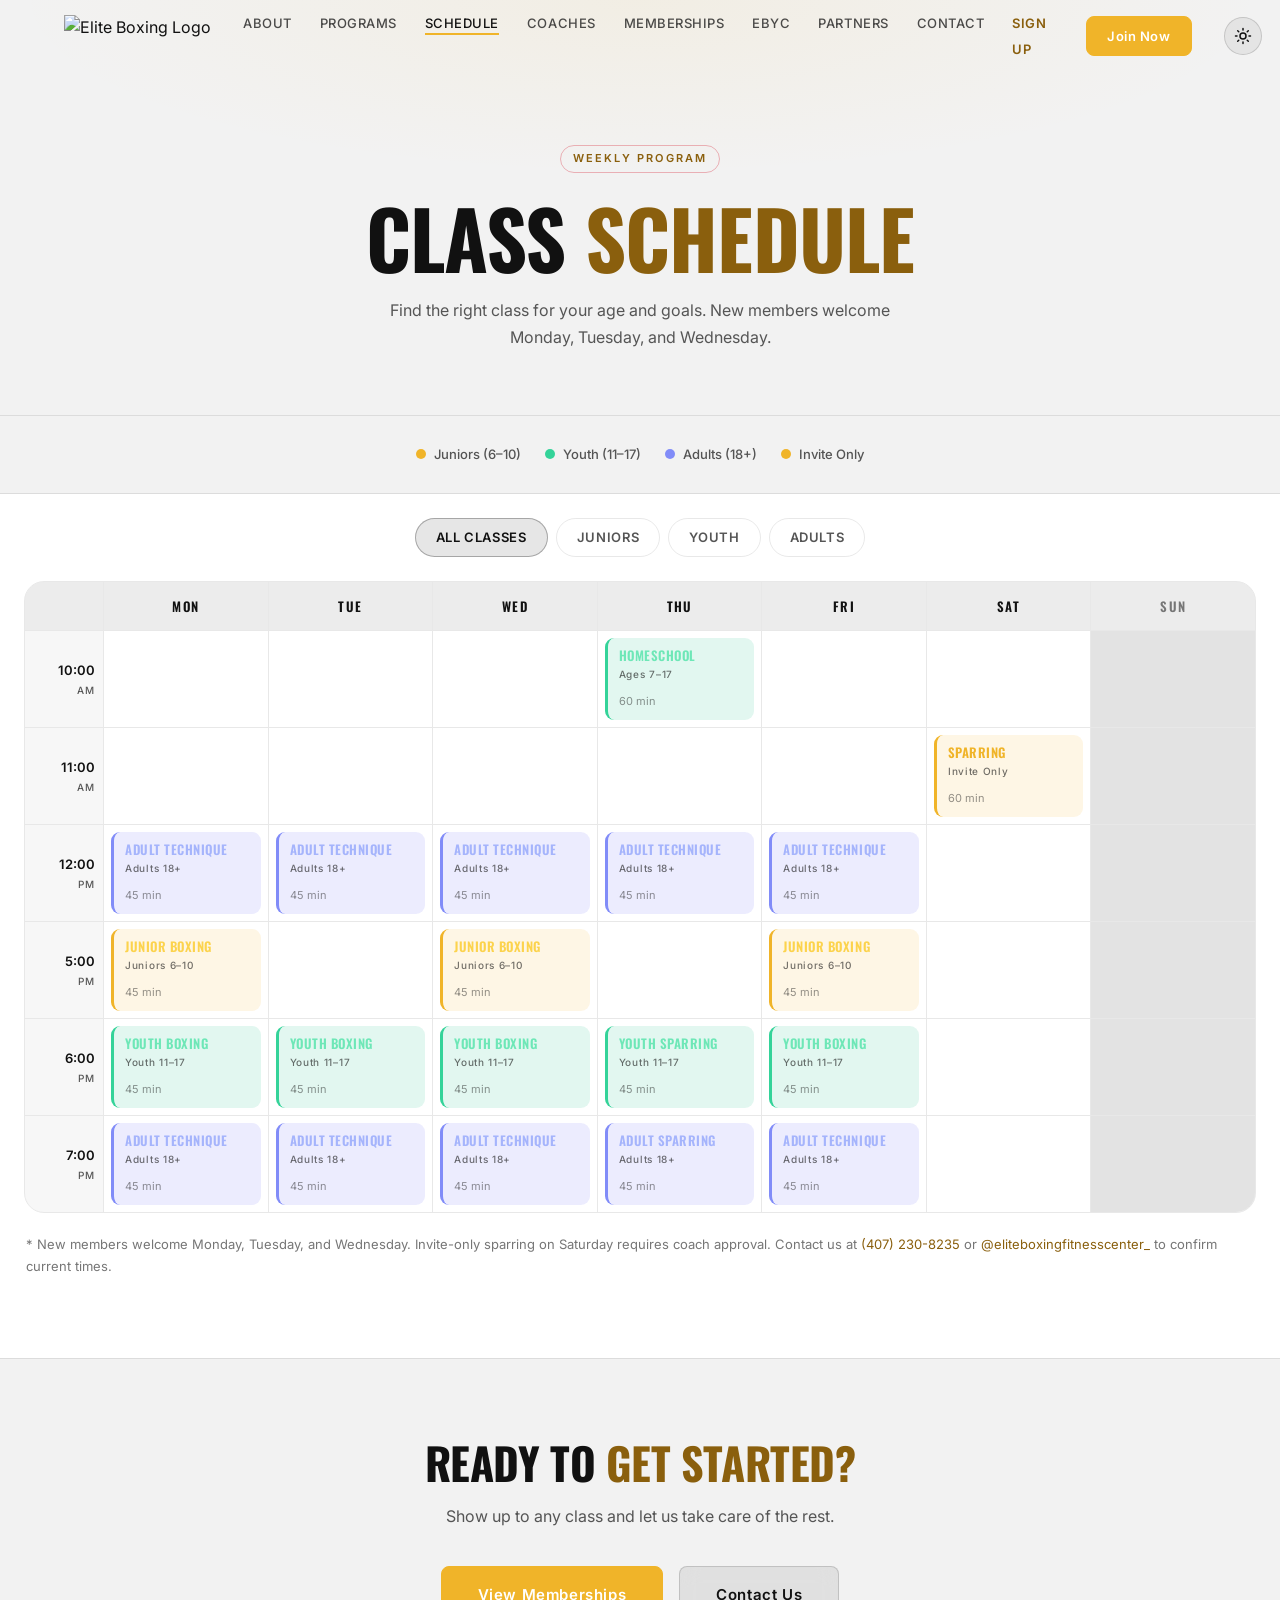
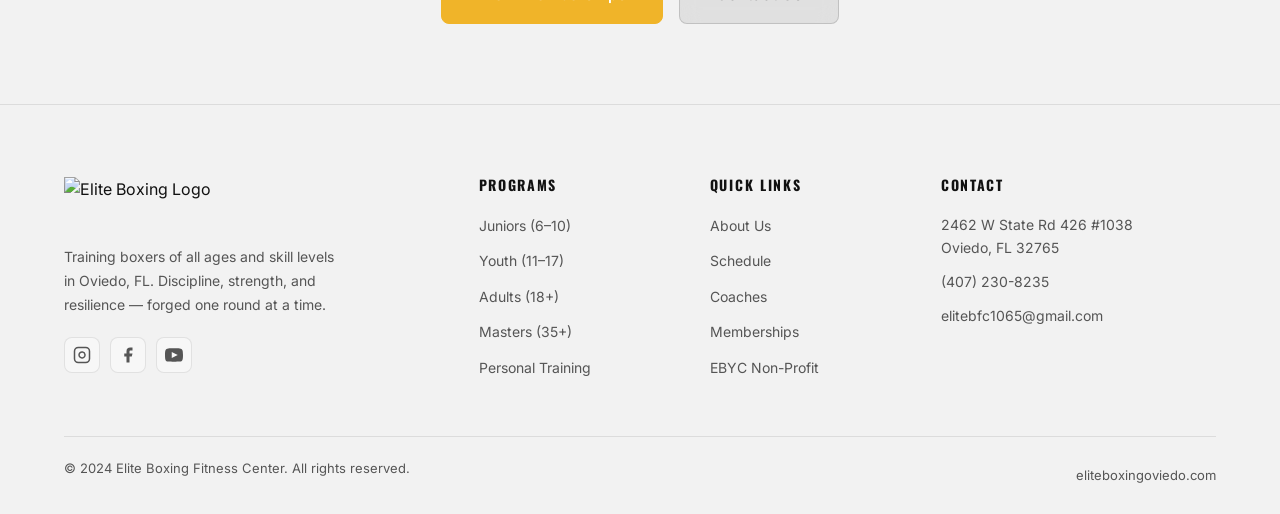
==== commit f80d1434: "Add light/dark theme toggle and fix membership card layout Adds a site-wide light/dark mode toggle w" ====
--- a/calendar.html
+++ b/calendar.html
@@ -2,6 +2,7 @@
 <html lang="en">
 <head>
   <meta charset="UTF-8">
+  <script src="js/theme.js"></script>
   <meta name="viewport" content="width=device-width, initial-scale=1.0">
   <title>Class Schedule — Elite Boxing Fitness Center</title>
   <meta name="description" content="Weekly class schedule for Elite Boxing Fitness Center in Oviedo, FL. Find boxing classes for Juniors, Youth, Adults, and more.">
@@ -61,7 +62,7 @@
       gap: 8px;
       font-size: 13px;
       font-weight: 500;
-      color: rgba(255,255,255,0.7);
+      color: rgba(var(--text-rgb),0.7);
     }
     .legend-dot {
       width: 10px; height: 10px;
@@ -94,8 +95,8 @@
       cursor: pointer;
       background: none;
     }
-    .cal-filter:hover { border-color: rgba(255,255,255,0.3); color: var(--text); }
-    .cal-filter[data-cat="all"].active    { background: rgba(255,255,255,0.1); border-color: rgba(255,255,255,0.3); color: #fff; }
+    .cal-filter:hover { border-color: var(--border-hover); color: var(--text); }
+    .cal-filter[data-cat="all"].active    { background: rgba(var(--text-rgb),0.1); border-color: rgba(var(--text-rgb),0.3); color: var(--text); }
     .cal-filter[data-cat="adults"].active  { background: rgba(99,102,241,0.2);  border-color: #818cf8; color: #818cf8; }
     .cal-filter[data-cat="youth"].active   { background: rgba(16,185,129,0.2);  border-color: #34d399; color: #34d399; }
     .cal-filter[data-cat="juniors"].active { background: rgba(240,180,41,0.2);  border-color: #f0b429; color: #f0b429; }
@@ -158,7 +159,7 @@
       min-height: 96px;
     }
     .cal-cell.closed {
-      background: rgba(255,255,255,0.01);
+      background: rgba(var(--text-rgb),0.02);
     }
 
     /* Class blocks */
@@ -228,7 +229,7 @@
       color: var(--muted-2);
       line-height: 1.7;
     }
-    .cal-note a { color: var(--red); }
+    .cal-note a { color: var(--red-text); }
 
     /* CTA */
     .cal-cta {
@@ -276,6 +277,10 @@
         <li><a href="signup.html" class="nav-link nav-link--signup">Sign Up</a></li>
       </ul>
       <a href="signup.html" class="btn btn-primary btn-sm nav-cta">Join Now</a>
+      <button class="theme-toggle" id="theme-toggle" aria-label="Toggle light and dark theme">
+        <svg class="theme-icon theme-icon--sun" width="18" height="18" viewBox="0 0 24 24" fill="none" stroke="currentColor" stroke-width="2" stroke-linecap="round" stroke-linejoin="round"><circle cx="12" cy="12" r="4"/><path d="M12 2v2M12 20v2M4.93 4.93l1.41 1.41M17.66 17.66l1.41 1.41M2 12h2M20 12h2M6.34 17.66l-1.41 1.41M19.07 4.93l-1.41 1.41"/></svg>
+        <svg class="theme-icon theme-icon--moon" width="18" height="18" viewBox="0 0 24 24" fill="none" stroke="currentColor" stroke-width="2" stroke-linecap="round" stroke-linejoin="round"><path d="M21 12.79A9 9 0 1 1 11.21 3 7 7 0 0 0 21 12.79z"/></svg>
+      </button>
       <button class="hamburger" id="hamburger" aria-label="Toggle menu" aria-expanded="false">
         <span></span><span></span><span></span>
       </button>
@@ -293,7 +298,7 @@
         <li><a href="ebyc.html" class="mobile-link">EBYC</a></li>
         <li><a href="partners.html" class="mobile-link">Partners</a></li>
         <li><a href="index.html#contact" class="mobile-link">Contact</a></li>
-        <li><a href="signup.html" class="mobile-link" style="color:var(--red);font-weight:600;">Sign Up</a></li>
+        <li><a href="signup.html" class="mobile-link" style="color:var(--red-text);font-weight:600;">Sign Up</a></li>
       </ul>
       <a href="signup.html" class="btn btn-primary btn-full mobile-cta">Join Now</a>
     </div>
--- a/css/style.css
+++ b/css/style.css
@@ -5,7 +5,9 @@
 /* ---- Tokens ---- */
 :root {
   --bg:        #080808;
+  --bg-rgb:    8,8,8;
   --bg-dark:   #040404;
+  --bg-dark-rgb: 4,4,4;
   --surface:   #111111;
   --surface-2: #1a1a1a;
   --border:    rgba(255,255,255,0.08);
@@ -14,13 +16,31 @@
   --red-dark:  #cc9310;
   --red-glow:  rgba(240,180,41,0.25);
   --gold:      #f0b429;
+  --red-text:  #f0b429;
   --text:      #f0f0f0;
+  --text-rgb:  240,240,240;
   --muted:     #888888;
   --muted-2:   #555555;
   --nav-h:     72px;
   --radius:    12px;
   --radius-lg: 20px;
   --transition: 0.3s cubic-bezier(0.4, 0, 0.2, 1);
+}
+
+html[data-theme="light"] {
+  --bg:        #ffffff;
+  --bg-rgb:    255,255,255;
+  --bg-dark:   #f2f2f2;
+  --bg-dark-rgb: 242,242,242;
+  --surface:   #f7f7f7;
+  --surface-2: #ececec;
+  --border:    rgba(0,0,0,0.09);
+  --border-hover: rgba(0,0,0,0.2);
+  --text:      #111111;
+  --text-rgb:  17,17,17;
+  --muted:     #555555;
+  --muted-2:   #767676;
+  --red-text:  #8a5f0d;
 }
 
 /* ---- Reset ---- */
@@ -32,6 +52,7 @@
   color: var(--text);
   line-height: 1.6;
   overflow-x: hidden;
+  transition: background-color 0.3s ease, color 0.3s ease;
 }
 img { display: block; width: 100%; height: auto; }
 a { color: inherit; text-decoration: none; }
@@ -40,7 +61,7 @@
 input, textarea, select {
   font: inherit;
   color: var(--text);
-  background: rgba(255,255,255,0.05);
+  background: rgba(var(--text-rgb),0.05);
   border: 1px solid var(--border);
   border-radius: 8px;
   padding: 12px 16px;
@@ -60,7 +81,8 @@
 .container { max-width: 1200px; margin: 0 auto; padding: 0 24px; }
 .section-padding { padding: 96px 0; }
 .bg-dark { background: var(--bg-dark); }
-.text-red { color: var(--red); }
+.text-red { color: var(--red-text); }
+.hero-line.text-red { color: var(--red); }
 .hidden { display: none !important; }
 
 /* ---- Typography ---- */
@@ -71,7 +93,7 @@
   font-weight: 600;
   letter-spacing: 0.2em;
   text-transform: uppercase;
-  color: var(--red);
+  color: var(--red-text);
   margin-bottom: 12px;
   padding: 4px 12px;
   border: 1px solid rgba(212,21,41,0.3);
@@ -129,19 +151,28 @@
 }
 .btn-outline:hover {
   border-color: var(--red);
-  color: var(--red);
+  color: var(--red-text);
   transform: translateY(-1px);
 }
 .btn-ghost {
+  background: rgba(var(--text-rgb),0.08);
+  color: var(--text);
+  border-color: rgba(var(--text-rgb),0.15);
+  backdrop-filter: blur(10px);
+}
+.btn-ghost:hover {
+  background: rgba(var(--text-rgb),0.14);
+  transform: translateY(-1px);
+}
+/* Ghost buttons placed over a photo hero always stay light, since the hero scrim behind them stays dark regardless of theme */
+.hero-actions .btn-ghost,
+.ebyc-hero-actions .btn-ghost {
   background: rgba(255,255,255,0.08);
-  color: var(--text);
+  color: #fff;
   border-color: rgba(255,255,255,0.12);
-  backdrop-filter: blur(10px);
-}
-.btn-ghost:hover {
-  background: rgba(255,255,255,0.14);
-  transform: translateY(-1px);
-}
+}
+.hero-actions .btn-ghost:hover,
+.ebyc-hero-actions .btn-ghost:hover { background: rgba(255,255,255,0.14); }
 .btn-sm { padding: 9px 20px; font-size: 13px; }
 .btn-lg { padding: 16px 36px; font-size: 15px; }
 .btn-full { width: 100%; justify-content: center; }
@@ -158,7 +189,7 @@
   border-bottom: 1px solid transparent;
 }
 .nav.scrolled {
-  background: rgba(8,8,8,0.92);
+  background: rgba(var(--bg-rgb),0.92);
   backdrop-filter: blur(20px);
   border-color: var(--border);
 }
@@ -178,7 +209,7 @@
 .nav-link {
   font-size: 13px;
   font-weight: 500;
-  color: rgba(255,255,255,0.7);
+  color: rgba(var(--text-rgb),0.75);
   letter-spacing: 0.04em;
   text-transform: uppercase;
   transition: color var(--transition);
@@ -194,21 +225,52 @@
   transform-origin: left;
   transition: transform var(--transition);
 }
-.nav-link:hover, .nav-link.active { color: #fff; }
+.nav-link:hover, .nav-link.active { color: var(--text); }
 .nav-link:hover::after, .nav-link.active::after { transform: scaleX(1); }
+/* On pages whose nav starts out over a photo (no solid section behind it yet), pin the
+   unscrolled nav to light text — the scrim behind it stays dark regardless of theme. */
+.nav--photo:not(.scrolled) .nav-link { color: rgba(255,255,255,0.7); }
+.nav--photo:not(.scrolled) .nav-link:hover, .nav--photo:not(.scrolled) .nav-link.active { color: #fff; }
 .nav-link--signup {
-  color: var(--red);
+  color: var(--red-text);
   font-weight: 600;
 }
-.nav-link--signup:hover { color: #fff; }
+.nav-link--signup:hover { color: var(--text); }
 .nav-link--signup::after { background: var(--red); }
+.nav--photo:not(.scrolled) .nav-link--signup { color: var(--red); }
+.nav--photo:not(.scrolled) .nav-link--signup:hover { color: #fff; }
 .nav-cta { margin-left: 8px; }
+.theme-toggle {
+  display: flex;
+  align-items: center;
+  justify-content: center;
+  width: 38px;
+  height: 38px;
+  border-radius: 50%;
+  flex-shrink: 0;
+  background: rgba(var(--text-rgb),0.06);
+  border: 1px solid rgba(var(--text-rgb),0.15);
+  color: var(--text);
+  margin-left: auto;
+  transition: background var(--transition), border-color var(--transition), color var(--transition), transform 0.2s ease;
+}
+.theme-toggle:hover { border-color: var(--red); color: var(--red-text); transform: translateY(-1px); }
+.nav--photo:not(.scrolled) .theme-toggle {
+  background: rgba(255,255,255,0.08);
+  border-color: rgba(255,255,255,0.15);
+  color: #fff;
+}
+.nav--photo:not(.scrolled) .theme-toggle:hover { border-color: var(--red); color: var(--red); }
+.theme-icon--sun { display: none; }
+.theme-icon--moon { display: block; }
+html[data-theme="light"] .theme-icon--sun { display: block; }
+html[data-theme="light"] .theme-icon--moon { display: none; }
 .hamburger {
   display: none;
   flex-direction: column;
   gap: 5px;
   padding: 6px;
-  margin-left: auto;
+  margin-left: 12px;
 }
 .hamburger span {
   display: block;
@@ -216,8 +278,9 @@
   height: 2px;
   background: var(--text);
   border-radius: 2px;
-  transition: transform var(--transition), opacity var(--transition);
-}
+  transition: transform var(--transition), opacity var(--transition), background var(--transition);
+}
+.nav--photo:not(.scrolled) .hamburger span { background: #fff; }
 .hamburger.open span:nth-child(1) { transform: translateY(7px) rotate(45deg); }
 .hamburger.open span:nth-child(2) { opacity: 0; }
 .hamburger.open span:nth-child(3) { transform: translateY(-7px) rotate(-45deg); }
@@ -228,7 +291,7 @@
   top: var(--nav-h);
   left: 0; right: 0; bottom: 0;
   z-index: 99;
-  background: rgba(8,8,8,0.98);
+  background: rgba(var(--bg-rgb),0.98);
   backdrop-filter: blur(20px);
   display: flex;
   flex-direction: column;
@@ -250,11 +313,11 @@
   font-size: 28px;
   font-weight: 600;
   text-transform: uppercase;
-  color: rgba(255,255,255,0.8);
+  color: rgba(var(--text-rgb),0.8);
   border-bottom: 1px solid var(--border);
   transition: color var(--transition), padding-left var(--transition);
 }
-.mobile-link:hover { color: var(--red); padding-left: 8px; }
+.mobile-link:hover { color: var(--red-text); padding-left: 8px; }
 .mobile-cta { margin-top: 8px; }
 
 /* ============================================================
@@ -301,6 +364,7 @@
   text-transform: uppercase;
   line-height: 0.95;
   margin-bottom: 24px;
+  color: #fff;
 }
 .hero-line { display: block; }
 .hero-sub {
@@ -327,7 +391,7 @@
   font-size: 10px;
   letter-spacing: 0.2em;
   text-transform: uppercase;
-  color: var(--muted);
+  color: rgba(255,255,255,0.55);
 }
 .hero-scroll-line {
   width: 1px;
@@ -373,14 +437,14 @@
   font-family: 'Oswald', sans-serif;
   font-size: 48px;
   font-weight: 700;
-  color: var(--red);
+  color: var(--red-text);
   line-height: 1;
 }
 .stat-suffix {
   font-family: 'Oswald', sans-serif;
   font-size: 28px;
   font-weight: 600;
-  color: var(--red);
+  color: var(--red-text);
 }
 .stat-label {
   font-size: 12px;
@@ -452,7 +516,7 @@
   width: 28px; height: 28px;
   border-radius: 50%;
   background: rgba(212,21,41,0.15);
-  color: var(--red);
+  color: var(--red-text);
   display: flex;
   align-items: center;
   justify-content: center;
@@ -612,7 +676,7 @@
   font-weight: 700;
   letter-spacing: 0.2em;
   text-transform: uppercase;
-  color: var(--red);
+  color: var(--red-text);
 }
 .overlay-name {
   font-family: 'Oswald', sans-serif;
@@ -623,7 +687,7 @@
 }
 .overlay-desc {
   font-size: 15px;
-  color: rgba(255,255,255,0.65);
+  color: rgba(var(--text-rgb),0.7);
   line-height: 1.75;
 }
 .overlay-features {
@@ -634,7 +698,7 @@
 }
 .overlay-features li {
   font-size: 14px;
-  color: rgba(255,255,255,0.8);
+  color: rgba(var(--text-rgb),0.85);
   display: flex;
   align-items: center;
   gap: 10px;
@@ -719,7 +783,7 @@
   color: var(--muted-2);
   text-align: center;
 }
-.schedule-note a { color: var(--red); text-decoration: underline; }
+.schedule-note a { color: var(--red-text); text-decoration: underline; }
 
 /* ============================================================
    COACHES
@@ -785,7 +849,7 @@
   font-weight: 600;
   letter-spacing: 0.12em;
   text-transform: uppercase;
-  color: var(--red);
+  color: var(--red-text);
   margin-bottom: 12px;
 }
 .coach-bio { font-size: 14px; color: var(--muted); line-height: 1.65; }
@@ -839,10 +903,15 @@
    ============================================================ */
 .pricing-grid {
   display: grid;
-  grid-template-columns: repeat(5, 1fr);
+  grid-template-columns: repeat(6, 1fr);
   gap: 16px;
-  align-items: start;
-}
+  align-items: stretch;
+}
+.pricing-card:nth-child(1) { grid-column: 1 / 3; }
+.pricing-card:nth-child(2) { grid-column: 3 / 5; }
+.pricing-card:nth-child(3) { grid-column: 5 / 7; }
+.pricing-card:nth-child(4) { grid-column: 2 / 4; }
+.pricing-card:nth-child(5) { grid-column: 4 / 6; }
 .pricing-card {
   background: var(--surface);
   border: 1px solid var(--border);
@@ -897,9 +966,9 @@
   align-items: center;
   gap: 8px;
   font-size: 13px;
-  color: rgba(255,255,255,0.75);
-}
-.pricing-features li svg { color: var(--red); flex-shrink: 0; }
+  color: rgba(var(--text-rgb),0.8);
+}
+.pricing-features li svg { color: var(--red-text); flex-shrink: 0; }
 .pricing-features li.muted { color: var(--muted-2); }
 .pricing-note {
   display: flex;
@@ -914,7 +983,7 @@
   color: var(--muted);
   justify-content: center;
 }
-.pricing-note svg { color: var(--gold); flex-shrink: 0; }
+.pricing-note svg { color: var(--red-text); flex-shrink: 0; }
 .pricing-note a { color: var(--text); text-decoration: underline; }
 
 /* ============================================================
@@ -960,15 +1029,15 @@
   transition: transform var(--transition), border-color var(--transition);
 }
 .testimonial-card:hover { transform: translateY(-4px); border-color: var(--border-hover); }
-.testimonial-stars { color: var(--gold); font-size: 18px; letter-spacing: 2px; }
+.testimonial-stars { color: var(--red-text); font-size: 18px; letter-spacing: 2px; }
 blockquote {
   font-size: 15px;
-  color: rgba(255,255,255,0.8);
+  color: rgba(var(--text-rgb),0.85);
   line-height: 1.7;
   font-style: italic;
   flex: 1;
 }
-blockquote::before { content: '\201C'; color: var(--red); font-size: 28px; line-height: 0; vertical-align: -12px; margin-right: 2px; }
+blockquote::before { content: '\201C'; color: var(--red-text); font-size: 28px; line-height: 0; vertical-align: -12px; margin-right: 2px; }
 .testimonial-author { display: flex; align-items: center; gap: 12px; }
 .author-avatar {
   width: 44px; height: 44px;
@@ -1002,7 +1071,7 @@
   color: var(--muted);
   transition: all var(--transition);
 }
-.review-link:hover { border-color: var(--red); color: var(--red); }
+.review-link:hover { border-color: var(--red); color: var(--red-text); }
 
 /* ============================================================
    CONTACT
@@ -1024,16 +1093,16 @@
   width: 40px; height: 40px;
   border-radius: 10px;
   background: rgba(212,21,41,0.12);
-  color: var(--red);
+  color: var(--red-text);
   display: flex;
   align-items: center;
   justify-content: center;
   flex-shrink: 0;
 }
-.contact-label { font-size: 11px; font-weight: 700; letter-spacing: 0.12em; text-transform: uppercase; color: var(--red); margin-bottom: 4px; }
+.contact-label { font-size: 11px; font-weight: 700; letter-spacing: 0.12em; text-transform: uppercase; color: var(--red-text); margin-bottom: 4px; }
 .contact-value { font-size: 15px; color: var(--text); line-height: 1.5; }
 .contact-link { transition: color var(--transition); }
-.contact-link:hover { color: var(--red); }
+.contact-link:hover { color: var(--red-text); }
 .contact-socials {
   display: flex;
   gap: 12px;
@@ -1114,7 +1183,7 @@
 .footer-links a:hover { color: var(--text); padding-left: 4px; }
 .footer-contact p { font-size: 14px; color: var(--muted); margin-bottom: 10px; }
 .footer-contact a { color: var(--muted); transition: color var(--transition); }
-.footer-contact a:hover { color: var(--red); }
+.footer-contact a:hover { color: var(--red-text); }
 .footer-bottom {
   display: flex;
   justify-content: space-between;
@@ -1137,7 +1206,6 @@
    RESPONSIVE
    ============================================================ */
 @media (max-width: 1024px) {
-  .pricing-grid { grid-template-columns: repeat(3, 1fr); }
   .footer-grid { grid-template-columns: 1fr 1fr; }
 }
 
@@ -1157,6 +1225,7 @@
   .stat-item { min-width: 50%; }
   .hero-title { font-size: clamp(44px, 12vw, 72px); }
   .pricing-grid { grid-template-columns: 1fr; }
+  .pricing-card { grid-column: 1 / -1 !important; }
   .prog-grid { grid-template-columns: repeat(3, 1fr); }
   .overlay-panel { grid-template-columns: 1fr; }
   .overlay-img-wrap { min-height: 220px; max-height: 220px; }
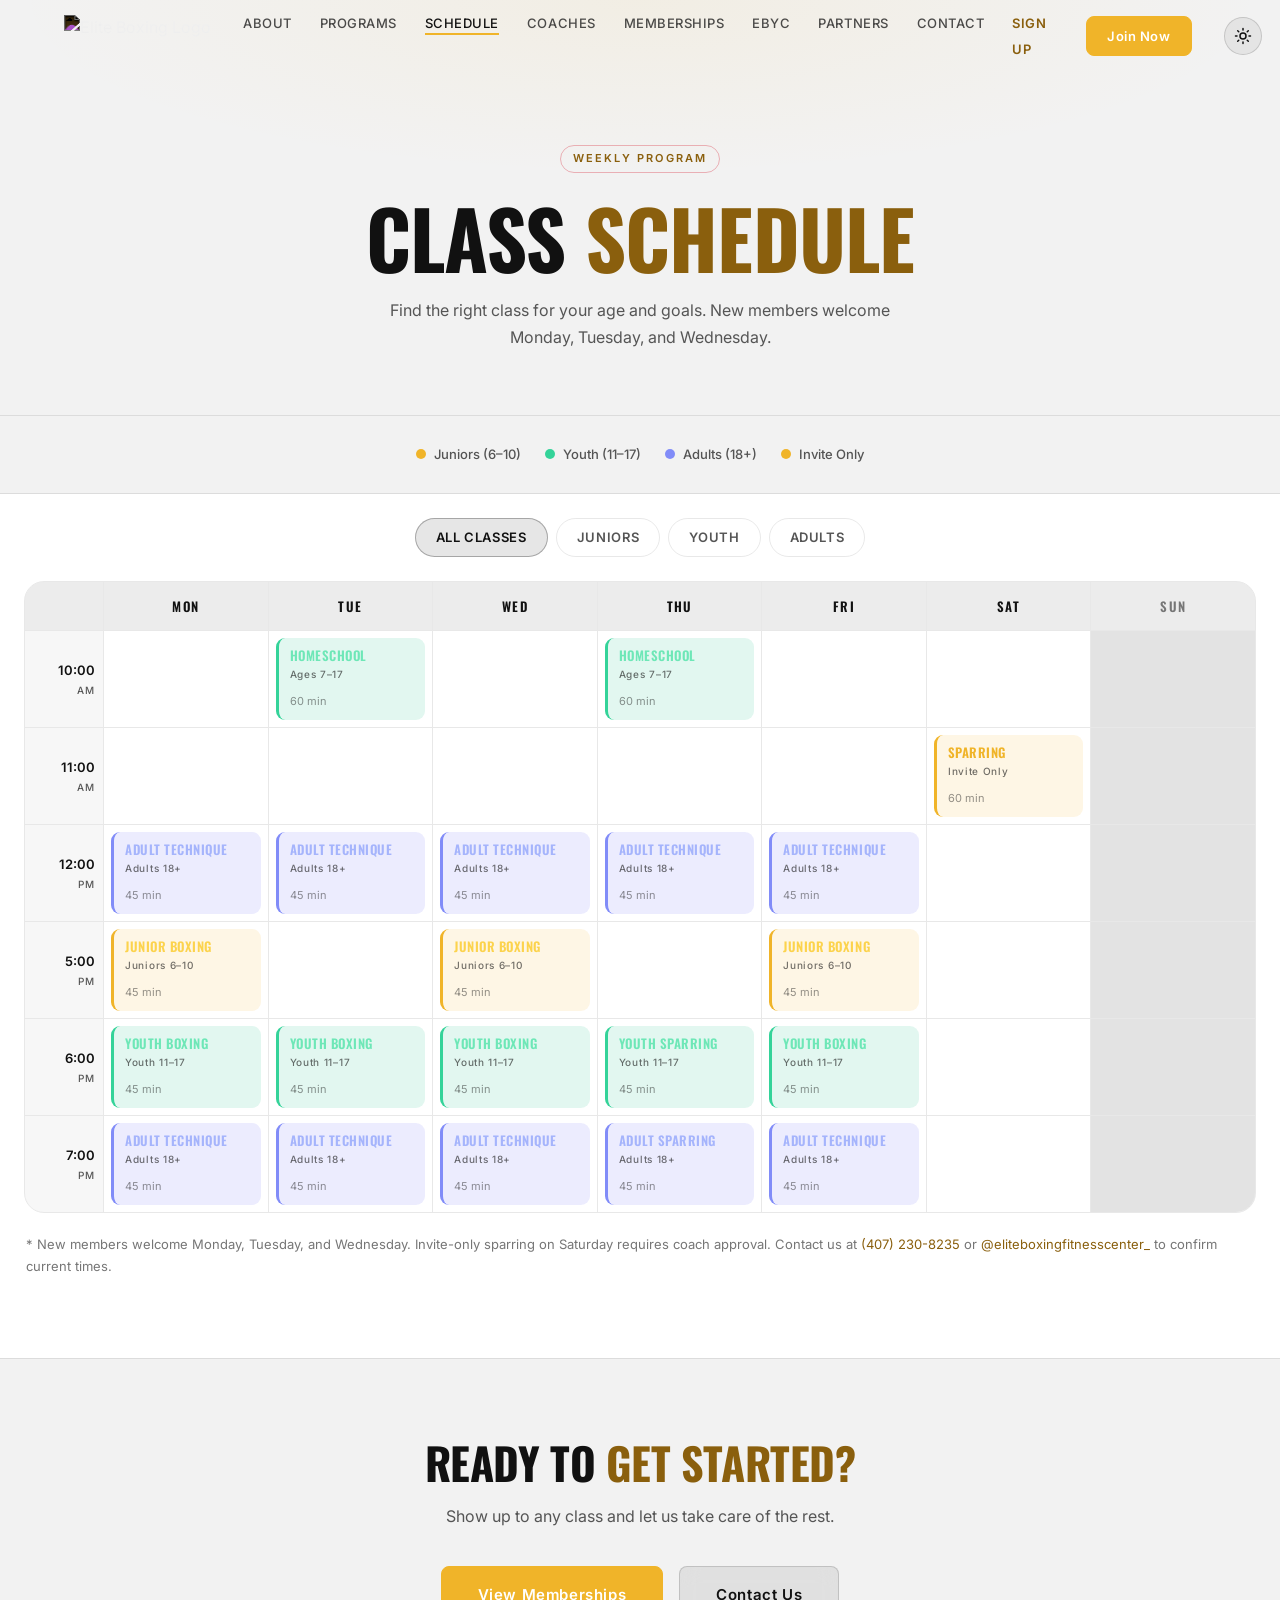
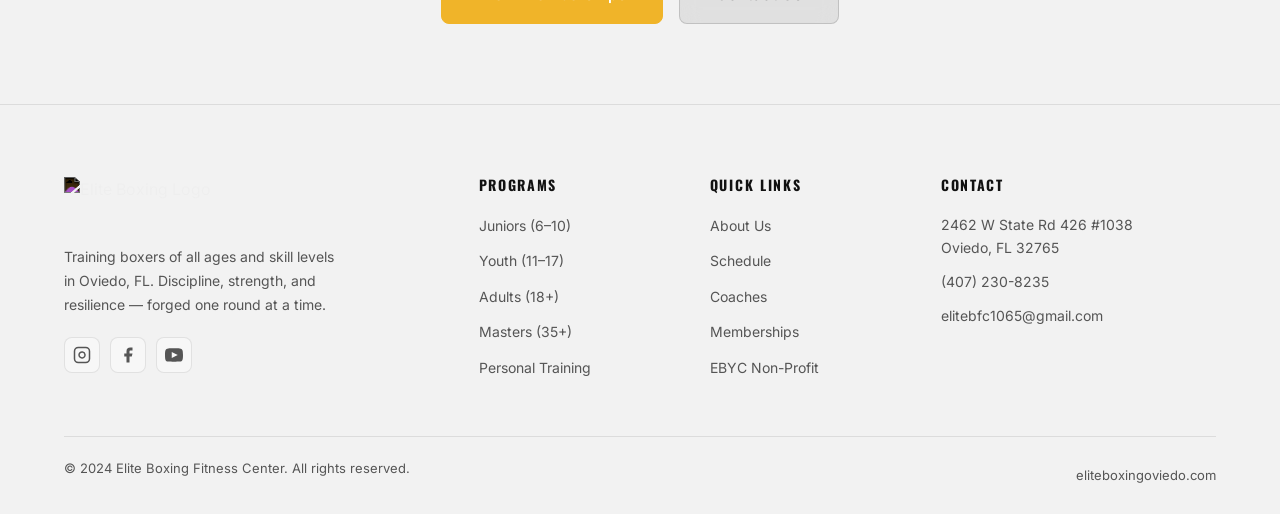
==== commit a45bc72a: "Remove Coach Davin, add Tuesday homeschool class, fix coach grid spacing Coach Davin is no longer wi" ====
--- a/calendar.html
+++ b/calendar.html
@@ -359,7 +359,14 @@
         <!-- ── 10:00 AM ── -->
         <div class="cal-time"><span class="time-hour">10:00</span><span class="time-period">AM</span></div>
         <!-- Mon --> <div class="cal-cell"><div class="cal-empty"></div></div>
-        <!-- Tue --> <div class="cal-cell"><div class="cal-empty"></div></div>
+        <!-- Tue -->
+        <div class="cal-cell">
+          <div class="cal-class youth" data-cat="youth">
+            <span class="cal-class-name">Homeschool</span>
+            <span class="cal-class-tag">Ages 7–17</span>
+            <span class="cal-class-dur">60 min</span>
+          </div>
+        </div>
         <!-- Wed --> <div class="cal-cell"><div class="cal-empty"></div></div>
         <!-- Thu -->
         <div class="cal-cell">
--- a/css/style.css
+++ b/css/style.css
@@ -200,7 +200,11 @@
   gap: 32px;
 }
 .nav-logo { display: flex; align-items: center; flex-shrink: 0; }
-.logo-img { height: 42px; width: auto; }
+.logo-img { height: 42px; width: auto; transition: filter var(--transition); }
+/* Logo artwork is light-colored line art — invert it in light mode so it stays visible,
+   except while it's still sitting over the dark photo hero scrim (unscrolled, photo pages). */
+html[data-theme="light"] .logo-img { filter: invert(1); }
+html[data-theme="light"] .nav--photo:not(.scrolled) .logo-img { filter: none; }
 .nav-links {
   display: flex;
   gap: 28px;
@@ -770,6 +774,7 @@
 .class-badge.youth  { background: rgba(16,185,129,0.2); color: #34d399; }
 .class-badge.juniors{ background: rgba(240,180,41,0.2); color: #f0b429; }
 .class-badge.masters{ background: rgba(212,21,41,0.2);  color: #f87171; }
+.class-badge.featured{ background: rgba(240,180,41,0.2); color: #f0b429; }
 .class-duration {
   font-size: 12px;
   color: var(--muted);
@@ -790,8 +795,10 @@
    ============================================================ */
 .coaches-grid {
   display: grid;
-  grid-template-columns: repeat(3, 1fr);
+  grid-template-columns: repeat(2, 1fr);
   gap: 24px;
+  max-width: 760px;
+  margin: 0 auto;
 }
 .coach-card {
   background: var(--surface);
@@ -883,8 +890,10 @@
   align-items: center;
   gap: 20px;
 }
-.video-content .section-title { margin-bottom: 0; }
-.video-content p { max-width: 480px; font-size: 16px; }
+.video-content .section-title { margin-bottom: 0; color: #fff; }
+.video-content .section-tag { color: var(--red); }
+.video-content .text-red { color: var(--red); }
+.video-content p { max-width: 480px; font-size: 16px; color: rgba(255,255,255,0.7); }
 .video-play-btn {
   margin-top: 12px;
   padding: 18px 40px;
@@ -904,15 +913,17 @@
 .pricing-grid {
   display: grid;
   grid-template-columns: repeat(6, 1fr);
+  grid-template-rows: 1fr 1fr;
   gap: 16px;
   align-items: stretch;
 }
-.pricing-card:nth-child(1) { grid-column: 1 / 3; }
-.pricing-card:nth-child(2) { grid-column: 3 / 5; }
-.pricing-card:nth-child(3) { grid-column: 5 / 7; }
-.pricing-card:nth-child(4) { grid-column: 2 / 4; }
-.pricing-card:nth-child(5) { grid-column: 4 / 6; }
+.pricing-grid .pricing-card:nth-child(1) { grid-row: 1; grid-column: 1 / 3; }
+.pricing-grid .pricing-card:nth-child(2) { grid-row: 1; grid-column: 3 / 5; }
+.pricing-grid .pricing-card:nth-child(3) { grid-row: 1; grid-column: 5 / 7; }
+.pricing-grid .pricing-card:nth-child(4) { grid-row: 2; grid-column: 2 / 4; }
+.pricing-grid .pricing-card:nth-child(5) { grid-row: 2; grid-column: 4 / 6; }
 .pricing-card {
+  height: 100%;
   background: var(--surface);
   border: 1px solid var(--border);
   border-radius: var(--radius-lg);
@@ -1153,6 +1164,7 @@
   border-bottom: 1px solid var(--border);
 }
 .footer-logo { height: 52px; width: auto; margin-bottom: 16px; }
+html[data-theme="light"] .footer-logo { filter: invert(1); }
 .footer-brand p { font-size: 14px; color: var(--muted); line-height: 1.7; max-width: 280px; margin-bottom: 20px; }
 .footer-socials { display: flex; gap: 10px; }
 .footer-socials a {
@@ -1225,7 +1237,7 @@
   .stat-item { min-width: 50%; }
   .hero-title { font-size: clamp(44px, 12vw, 72px); }
   .pricing-grid { grid-template-columns: 1fr; }
-  .pricing-card { grid-column: 1 / -1 !important; }
+  .pricing-card { grid-column: 1 / -1 !important; grid-row: auto !important; }
   .prog-grid { grid-template-columns: repeat(3, 1fr); }
   .overlay-panel { grid-template-columns: 1fr; }
   .overlay-img-wrap { min-height: 220px; max-height: 220px; }
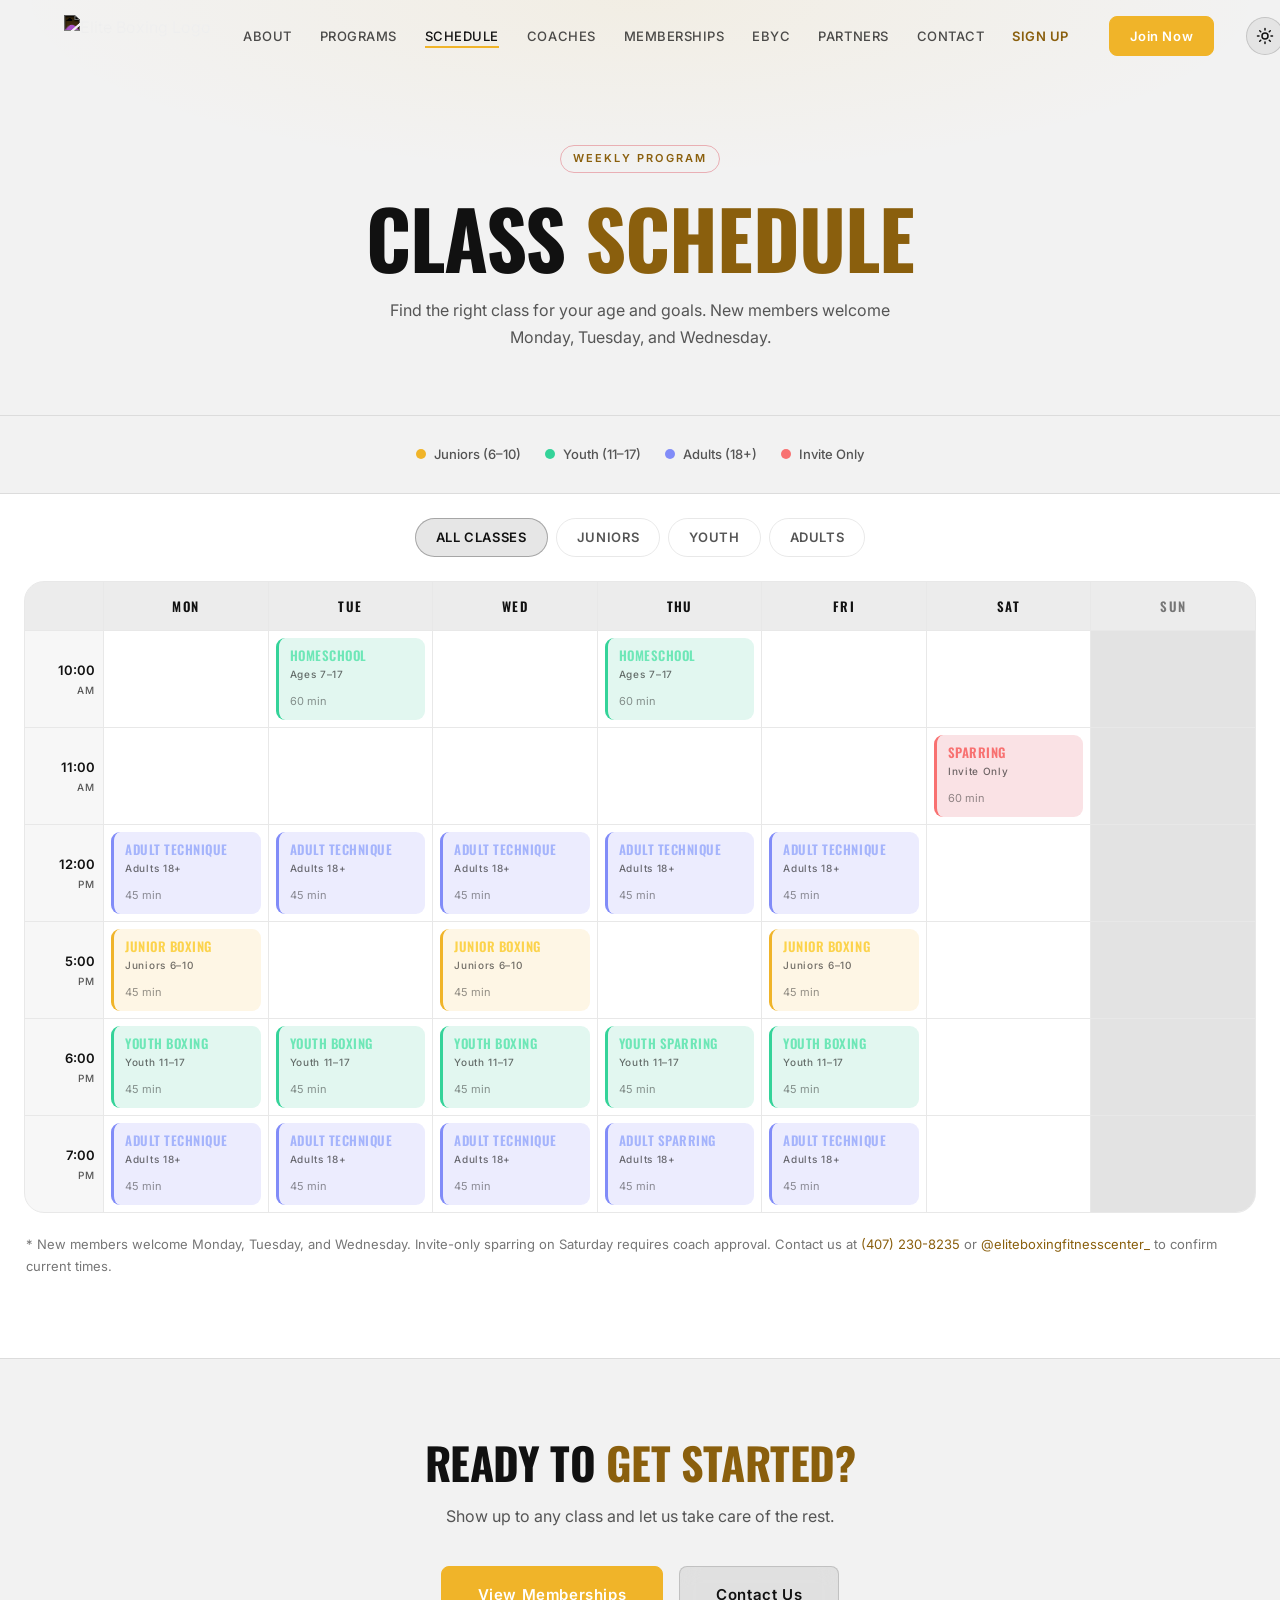
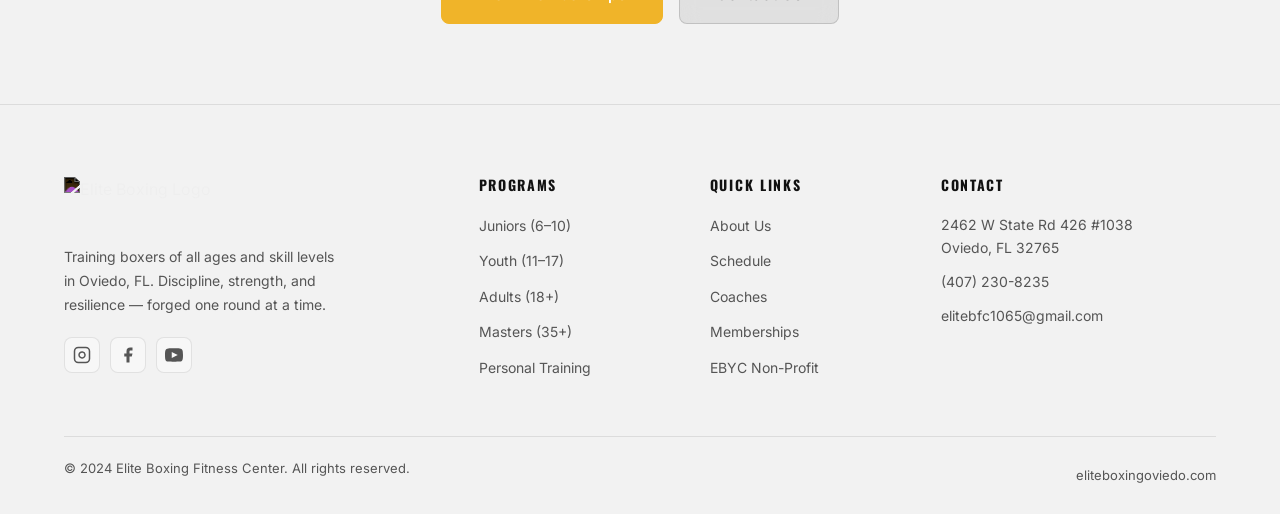
==== commit 633185b0: "Fix nav overflow/wrap, recolor invite-only badge, remove redundant quote icon, update coach count - " ====
--- a/calendar.html
+++ b/calendar.html
@@ -71,7 +71,7 @@
     .legend-dot.adults   { background: #818cf8; }
     .legend-dot.youth    { background: #34d399; }
     .legend-dot.juniors  { background: #f0b429; }
-    .legend-dot.featured { background: #f0b429; }
+    .legend-dot.featured { background: #f87171; }
 
     /* Filters */
     .cal-filters {
@@ -181,7 +181,7 @@
     .cal-class.adults   { background: rgba(99,102,241,0.12); border-color: #818cf8; }
     .cal-class.youth    { background: rgba(16,185,129,0.12); border-color: #34d399; }
     .cal-class.juniors  { background: rgba(240,180,41,0.12); border-color: #f0b429; }
-    .cal-class.featured { background: rgba(240,180,41,0.12); border-color: #f0b429; }
+    .cal-class.featured { background: rgba(212,21,41,0.12);  border-color: #f87171; }
 
     .cal-class.filtered-out { display: none; }
 
@@ -196,7 +196,7 @@
     .cal-class.adults   .cal-class-name { color: #a5b4fc; }
     .cal-class.youth    .cal-class-name { color: #6ee7b7; }
     .cal-class.juniors  .cal-class-name { color: #fcd34d; }
-    .cal-class.featured .cal-class-name { color: #f0b429; }
+    .cal-class.featured .cal-class-name { color: #f87171; }
 
     .cal-class-tag {
       font-size: 10px;
--- a/css/style.css
+++ b/css/style.css
@@ -209,6 +209,7 @@
   display: flex;
   gap: 28px;
   margin-left: auto;
+  flex-shrink: 0;
 }
 .nav-link {
   font-size: 13px;
@@ -218,6 +219,8 @@
   text-transform: uppercase;
   transition: color var(--transition);
   position: relative;
+  white-space: nowrap;
+  flex-shrink: 0;
 }
 .nav-link::after {
   content: '';
@@ -774,7 +777,7 @@
 .class-badge.youth  { background: rgba(16,185,129,0.2); color: #34d399; }
 .class-badge.juniors{ background: rgba(240,180,41,0.2); color: #f0b429; }
 .class-badge.masters{ background: rgba(212,21,41,0.2);  color: #f87171; }
-.class-badge.featured{ background: rgba(240,180,41,0.2); color: #f0b429; }
+.class-badge.featured{ background: rgba(212,21,41,0.2);  color: #f87171; }
 .class-duration {
   font-size: 12px;
   color: var(--muted);
@@ -1048,7 +1051,6 @@
   font-style: italic;
   flex: 1;
 }
-blockquote::before { content: '\201C'; color: var(--red-text); font-size: 28px; line-height: 0; vertical-align: -12px; margin-right: 2px; }
 .testimonial-author { display: flex; align-items: center; gap: 12px; }
 .author-avatar {
   width: 44px; height: 44px;
@@ -1217,6 +1219,11 @@
 /* ============================================================
    RESPONSIVE
    ============================================================ */
+@media (max-width: 1150px) {
+  .nav-links, .nav-cta { display: none; }
+  .hamburger { display: flex; }
+}
+
 @media (max-width: 1024px) {
   .footer-grid { grid-template-columns: 1fr 1fr; }
 }
@@ -1224,8 +1231,6 @@
 @media (max-width: 768px) {
   :root { --nav-h: 64px; }
   .section-padding { padding: 72px 0; }
-  .nav-links, .nav-cta { display: none; }
-  .hamburger { display: flex; }
   .about-grid, .nonprofit-grid { grid-template-columns: 1fr; gap: 40px; }
   .about-badge { bottom: 16px; right: 16px; }
   .coaches-grid { grid-template-columns: 1fr; gap: 20px; }
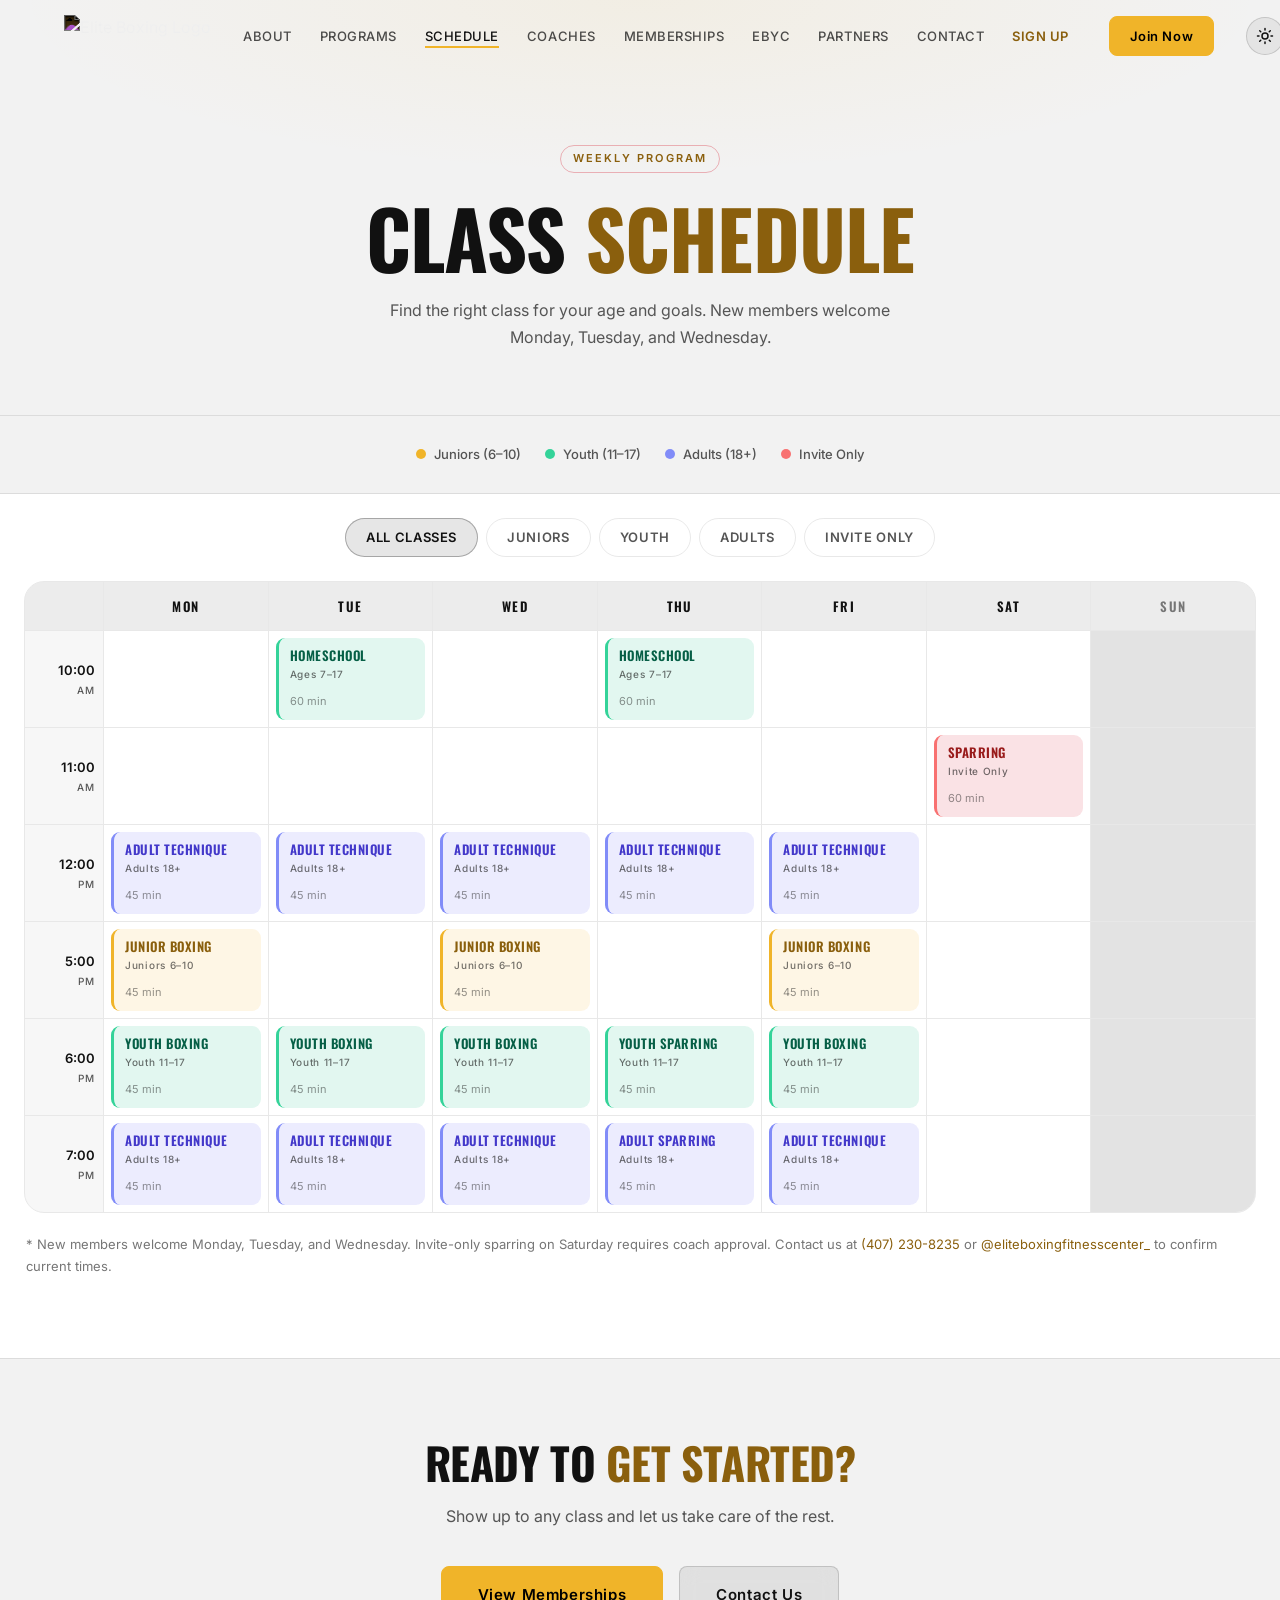
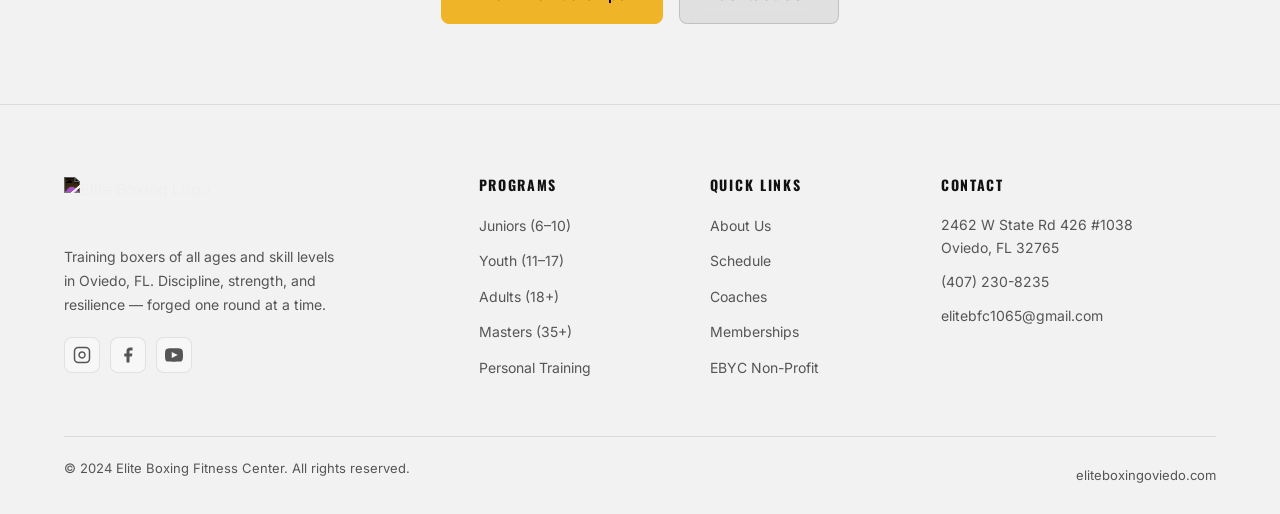
==== commit f2872bd3: "Fix accessibility, contrast, and content issues found in full-site audit - Fix white-on-amber contra" ====
--- a/calendar.html
+++ b/calendar.html
@@ -3,6 +3,7 @@
 <head>
   <meta charset="UTF-8">
   <script src="js/theme.js"></script>
+  <link rel="icon" type="image/png" href="https://static.wixstatic.com/media/66b2d7_4d8a4e97d5f041e3b3e21fe2ddf51c0a~mv2.png/v1/fill/w_64,h_64,al_c,q_90,enc_avif,quality_auto/Elite%20Boxing%20Logo_Final_edited.png">
   <meta name="viewport" content="width=device-width, initial-scale=1.0">
   <title>Class Schedule — Elite Boxing Fitness Center</title>
   <meta name="description" content="Weekly class schedule for Elite Boxing Fitness Center in Oviedo, FL. Find boxing classes for Juniors, Youth, Adults, and more.">
@@ -97,9 +98,10 @@
     }
     .cal-filter:hover { border-color: var(--border-hover); color: var(--text); }
     .cal-filter[data-cat="all"].active    { background: rgba(var(--text-rgb),0.1); border-color: rgba(var(--text-rgb),0.3); color: var(--text); }
-    .cal-filter[data-cat="adults"].active  { background: rgba(99,102,241,0.2);  border-color: #818cf8; color: #818cf8; }
-    .cal-filter[data-cat="youth"].active   { background: rgba(16,185,129,0.2);  border-color: #34d399; color: #34d399; }
-    .cal-filter[data-cat="juniors"].active { background: rgba(240,180,41,0.2);  border-color: #f0b429; color: #f0b429; }
+    .cal-filter[data-cat="adults"].active  { background: rgba(99,102,241,0.2);  border-color: #818cf8; color: var(--badge-adults); }
+    .cal-filter[data-cat="youth"].active   { background: rgba(16,185,129,0.2);  border-color: #34d399; color: var(--badge-youth); }
+    .cal-filter[data-cat="juniors"].active { background: rgba(240,180,41,0.2);  border-color: #f0b429; color: var(--red-text); }
+    .cal-filter[data-cat="featured"].active { background: rgba(212,21,41,0.2);  border-color: #f87171; color: var(--badge-red); }
 
     /* Grid wrapper */
     .cal-section {
@@ -193,10 +195,10 @@
       letter-spacing: 0.04em;
       line-height: 1.2;
     }
-    .cal-class.adults   .cal-class-name { color: #a5b4fc; }
-    .cal-class.youth    .cal-class-name { color: #6ee7b7; }
-    .cal-class.juniors  .cal-class-name { color: #fcd34d; }
-    .cal-class.featured .cal-class-name { color: #f87171; }
+    .cal-class.adults   .cal-class-name { color: var(--badge-adults); }
+    .cal-class.youth    .cal-class-name { color: var(--badge-youth); }
+    .cal-class.juniors  .cal-class-name { color: var(--red-text); }
+    .cal-class.featured .cal-class-name { color: var(--badge-red); }
 
     .cal-class-tag {
       font-size: 10px;
@@ -339,6 +341,7 @@
     <button class="cal-filter" data-cat="juniors">Juniors</button>
     <button class="cal-filter" data-cat="youth">Youth</button>
     <button class="cal-filter" data-cat="adults">Adults</button>
+    <button class="cal-filter" data-cat="featured">Invite Only</button>
   </div>
 
   <!-- ===== CALENDAR GRID ===== -->
@@ -603,7 +606,7 @@
           </div>
         </div>
         <div class="footer-links">
-          <h4>Programs</h4>
+          <h3>Programs</h3>
           <ul>
             <li><a href="index.html#programs">Juniors (6–10)</a></li>
             <li><a href="index.html#programs">Youth (11–17)</a></li>
@@ -613,7 +616,7 @@
           </ul>
         </div>
         <div class="footer-links">
-          <h4>Quick Links</h4>
+          <h3>Quick Links</h3>
           <ul>
             <li><a href="index.html#about">About Us</a></li>
             <li><a href="calendar.html">Schedule</a></li>
@@ -623,7 +626,7 @@
           </ul>
         </div>
         <div class="footer-contact">
-          <h4>Contact</h4>
+          <h3>Contact</h3>
           <p>2462 W State Rd 426 #1038<br>Oviedo, FL 32765</p>
           <p><a href="tel:4072308235">(407) 230-8235</a></p>
           <p><a href="mailto:elitebfc1065@gmail.com">elitebfc1065@gmail.com</a></p>
--- a/css/style.css
+++ b/css/style.css
@@ -17,6 +17,9 @@
   --red-glow:  rgba(240,180,41,0.25);
   --gold:      #f0b429;
   --red-text:  #f0b429;
+  --badge-adults: #818cf8;
+  --badge-youth:  #34d399;
+  --badge-red:    #f87171;
   --text:      #f0f0f0;
   --text-rgb:  240,240,240;
   --muted:     #888888;
@@ -41,6 +44,9 @@
   --muted:     #555555;
   --muted-2:   #767676;
   --red-text:  #8a5f0d;
+  --badge-adults: #4338ca;
+  --badge-youth:  #065f46;
+  --badge-red:    #991b1b;
 }
 
 /* ---- Reset ---- */
@@ -135,7 +141,7 @@
 }
 .btn-primary {
   background: var(--red);
-  color: #fff;
+  color: #000;
   border-color: var(--red);
 }
 .btn-primary:hover {
@@ -493,7 +499,7 @@
   position: absolute;
   bottom: -20px; right: -20px;
   background: var(--red);
-  color: #fff;
+  color: #000;
   border-radius: var(--radius);
   padding: 16px 24px;
   text-align: center;
@@ -549,11 +555,12 @@
               box-shadow 0.35s ease,
               border-color 0.25s ease;
 }
-.prog-card:hover {
+.prog-card:hover, .prog-card:focus-visible {
   transform: translateY(-8px) scale(1.02);
   box-shadow: 0 24px 64px rgba(0,0,0,0.7), 0 0 0 1.5px var(--red);
   border-color: var(--red);
 }
+.prog-card:focus-visible { outline: 2px solid var(--red); outline-offset: 2px; }
 .prog-bg {
   position: absolute;
   inset: 0;
@@ -649,6 +656,7 @@
 }
 .overlay-close:hover {
   background: var(--red);
+  color: #000;
   transform: scale(1.1) rotate(90deg);
 }
 .overlay-panel {
@@ -742,7 +750,7 @@
 .schedule-tab.active {
   background: var(--red);
   border-color: var(--red);
-  color: #fff;
+  color: #000;
 }
 .schedule-content { background: var(--surface); border: 1px solid var(--border); border-radius: var(--radius-lg); overflow: hidden; }
 .schedule-day { display: none; }
@@ -773,11 +781,11 @@
   padding: 3px 10px;
   border-radius: 999px;
 }
-.class-badge.adults { background: rgba(99,102,241,0.2); color: #818cf8; }
-.class-badge.youth  { background: rgba(16,185,129,0.2); color: #34d399; }
-.class-badge.juniors{ background: rgba(240,180,41,0.2); color: #f0b429; }
-.class-badge.masters{ background: rgba(212,21,41,0.2);  color: #f87171; }
-.class-badge.featured{ background: rgba(212,21,41,0.2);  color: #f87171; }
+.class-badge.adults { background: rgba(99,102,241,0.2); color: var(--badge-adults); }
+.class-badge.youth  { background: rgba(16,185,129,0.2); color: var(--badge-youth); }
+.class-badge.juniors{ background: rgba(240,180,41,0.2); color: var(--red-text); }
+.class-badge.masters{ background: rgba(212,21,41,0.2);  color: var(--badge-red); }
+.class-badge.featured{ background: rgba(212,21,41,0.2);  color: var(--badge-red); }
 .class-duration {
   font-size: 12px;
   color: var(--muted);
@@ -846,7 +854,7 @@
   color: #fff;
   transition: background var(--transition), transform var(--transition);
 }
-.coach-social-overlay a:hover { background: var(--red); transform: scale(1.1); }
+.coach-social-overlay a:hover { background: var(--red); color: #000; transform: scale(1.1); }
 .coach-body { padding: 24px; }
 .coach-name {
   font-size: 22px;
@@ -915,16 +923,10 @@
    ============================================================ */
 .pricing-grid {
   display: grid;
-  grid-template-columns: repeat(6, 1fr);
-  grid-template-rows: 1fr 1fr;
+  grid-template-columns: repeat(3, 1fr);
   gap: 16px;
   align-items: stretch;
 }
-.pricing-grid .pricing-card:nth-child(1) { grid-row: 1; grid-column: 1 / 3; }
-.pricing-grid .pricing-card:nth-child(2) { grid-row: 1; grid-column: 3 / 5; }
-.pricing-grid .pricing-card:nth-child(3) { grid-row: 1; grid-column: 5 / 7; }
-.pricing-grid .pricing-card:nth-child(4) { grid-row: 2; grid-column: 2 / 4; }
-.pricing-grid .pricing-card:nth-child(5) { grid-row: 2; grid-column: 4 / 6; }
 .pricing-card {
   height: 100%;
   background: var(--surface);
@@ -949,7 +951,7 @@
   top: -12px; left: 50%;
   transform: translateX(-50%);
   background: var(--red);
-  color: #fff;
+  color: #000;
   font-size: 11px;
   font-weight: 700;
   letter-spacing: 0.12em;
@@ -1056,6 +1058,7 @@
   width: 44px; height: 44px;
   border-radius: 50%;
   background: var(--red);
+  color: #000;
   display: flex;
   align-items: center;
   justify-content: center;
@@ -1132,11 +1135,12 @@
   color: var(--muted);
   transition: all var(--transition);
 }
-.social-link:hover { background: var(--red); border-color: var(--red); color: #fff; transform: translateY(-2px); }
+.social-link:hover { background: var(--red); border-color: var(--red); color: #000; transform: translateY(-2px); }
 .contact-form { display: flex; flex-direction: column; gap: 16px; }
 .form-row { display: grid; grid-template-columns: 1fr 1fr; gap: 16px; }
 .form-group { display: flex; flex-direction: column; gap: 6px; }
 .form-group label { font-size: 12px; font-weight: 700; letter-spacing: 0.1em; text-transform: uppercase; color: var(--muted); }
+.field-error { font-size: 12px; color: var(--badge-red); min-height: 14px; }
 .form-success {
   display: flex;
   align-items: center;
@@ -1178,8 +1182,8 @@
   color: var(--muted);
   transition: all var(--transition);
 }
-.footer-socials a:hover { background: var(--red); border-color: var(--red); color: #fff; }
-.footer-links h4, .footer-contact h4 {
+.footer-socials a:hover { background: var(--red); border-color: var(--red); color: #000; }
+.footer-links h3, .footer-contact h3 {
   font-family: 'Oswald', sans-serif;
   font-size: 14px;
   font-weight: 700;
@@ -1226,6 +1230,7 @@
 
 @media (max-width: 1024px) {
   .footer-grid { grid-template-columns: 1fr 1fr; }
+  .pricing-grid { grid-template-columns: repeat(2, 1fr); }
 }
 
 @media (max-width: 768px) {
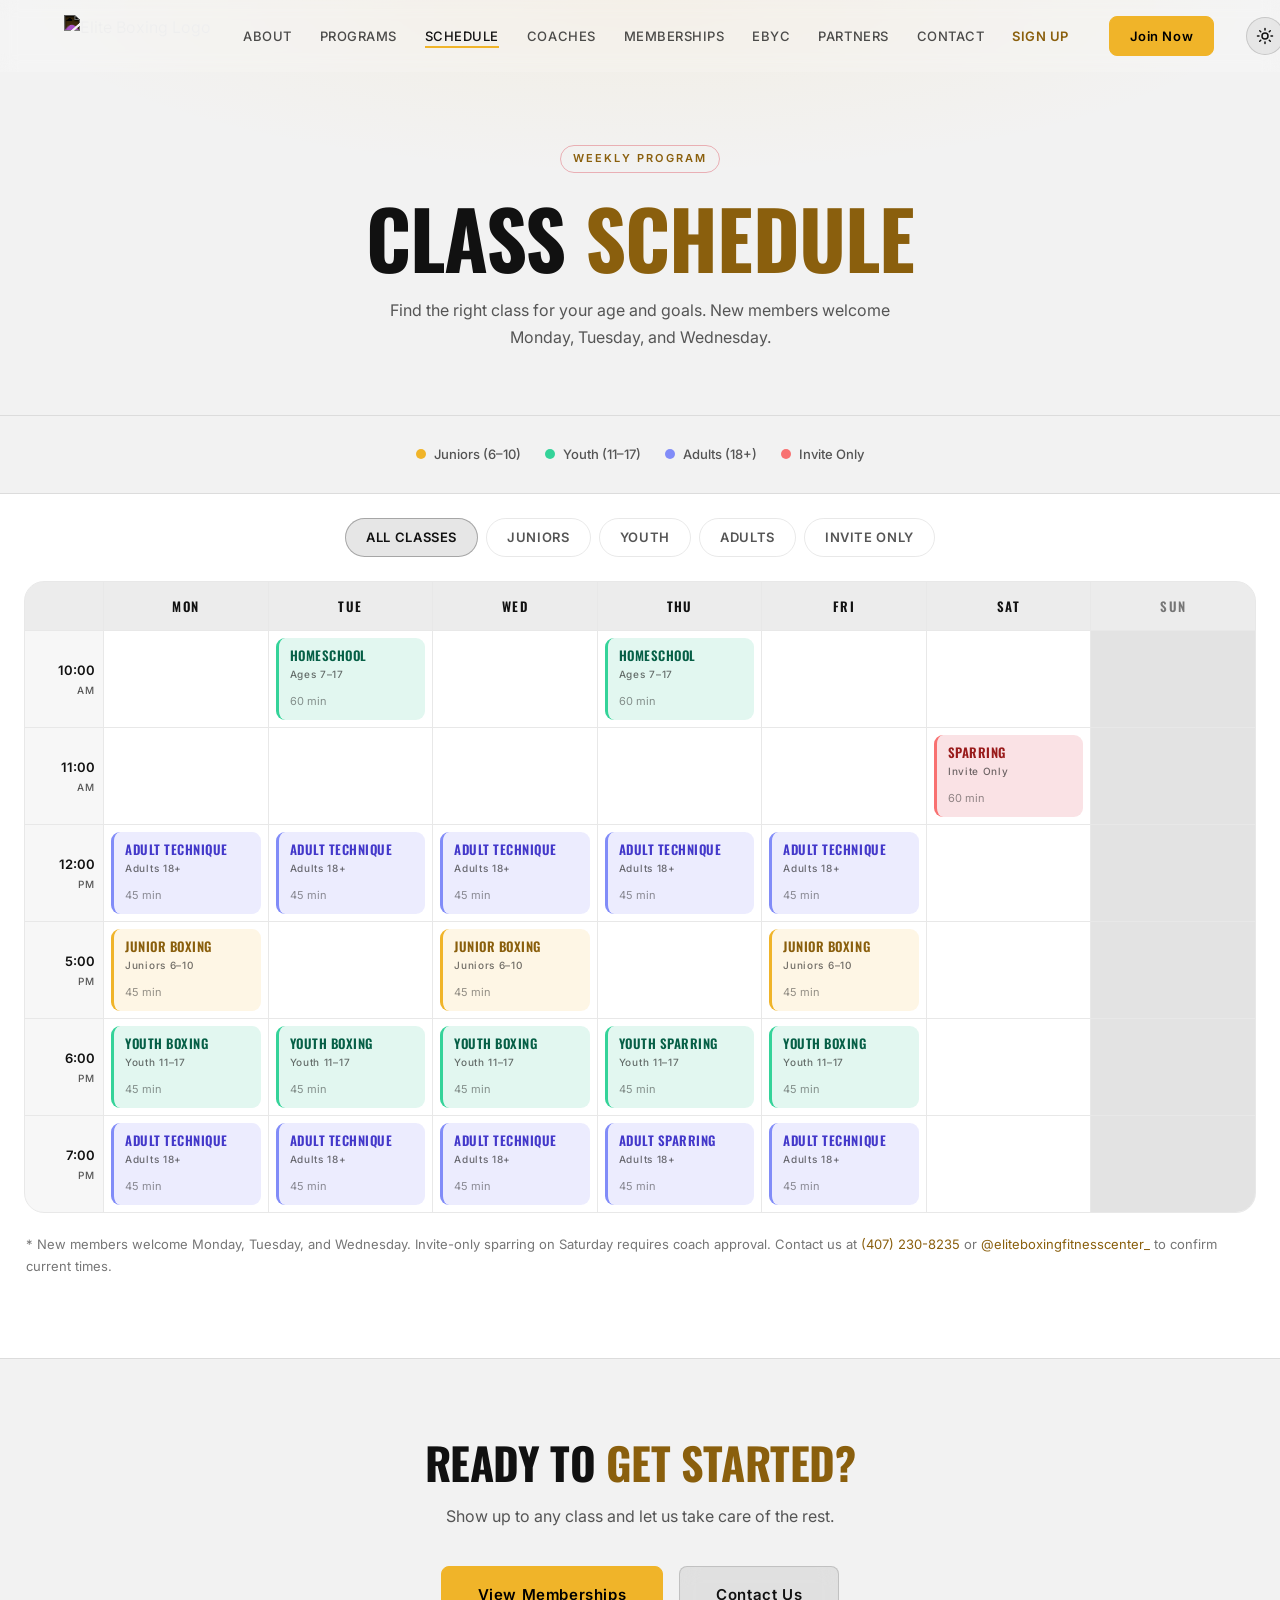
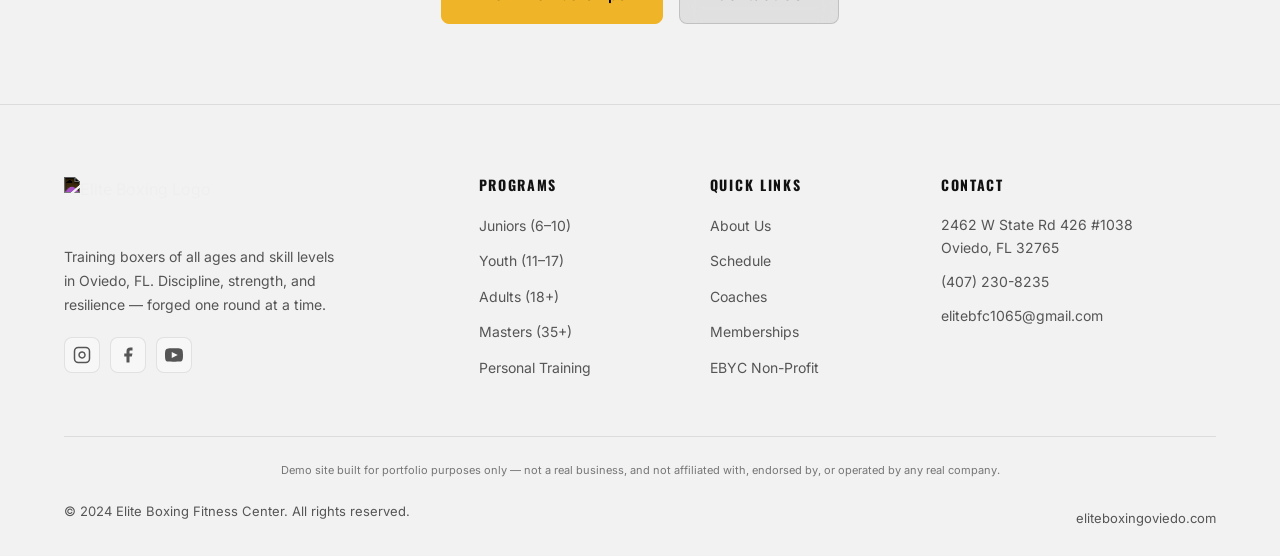
==== commit 833ffaa4: "Add portfolio-disclaimer line to every page's footer Not a real business, and not affiliated with, e" ====
--- a/calendar.html
+++ b/calendar.html
@@ -632,6 +632,7 @@
           <p><a href="mailto:elitebfc1065@gmail.com">elitebfc1065@gmail.com</a></p>
         </div>
       </div>
+      <p style="text-align:center;font-size:11px;color:var(--muted-2);margin:24px 0 0;">Demo site built for portfolio purposes only — not a real business, and not affiliated with, endorsed by, or operated by any real company.</p>
       <div class="footer-bottom">
         <p>&copy; 2024 Elite Boxing Fitness Center. All rights reserved.</p>
         <p><a href="https://www.eliteboxingoviedo.com" target="_blank" rel="noopener">eliteboxingoviedo.com</a></p>
--- a/css/style.css
+++ b/css/style.css
@@ -191,6 +191,8 @@
   top: 0; left: 0; right: 0;
   z-index: 100;
   height: var(--nav-h);
+  background: rgba(var(--bg-rgb),0.16);
+  backdrop-filter: blur(8px);
   transition: background var(--transition), backdrop-filter var(--transition), border-color var(--transition);
   border-bottom: 1px solid transparent;
 }
@@ -389,33 +391,6 @@
   opacity: 0;
 }
 .hero-actions { display: flex; gap: 16px; flex-wrap: wrap; opacity: 0; }
-.hero-scroll {
-  position: absolute;
-  bottom: 40px; left: 50%;
-  transform: translateX(-50%);
-  display: flex;
-  flex-direction: column;
-  align-items: center;
-  gap: 8px;
-  z-index: 2;
-  opacity: 0;
-}
-.hero-scroll-text {
-  font-size: 10px;
-  letter-spacing: 0.2em;
-  text-transform: uppercase;
-  color: rgba(255,255,255,0.55);
-}
-.hero-scroll-line {
-  width: 1px;
-  height: 48px;
-  background: linear-gradient(to bottom, var(--red), transparent);
-  animation: scrollPulse 2s ease-in-out infinite;
-}
-@keyframes scrollPulse {
-  0%, 100% { opacity: 0.4; transform: scaleY(1); }
-  50% { opacity: 1; transform: scaleY(1.1); }
-}
 
 /* ============================================================
    STATS BAR
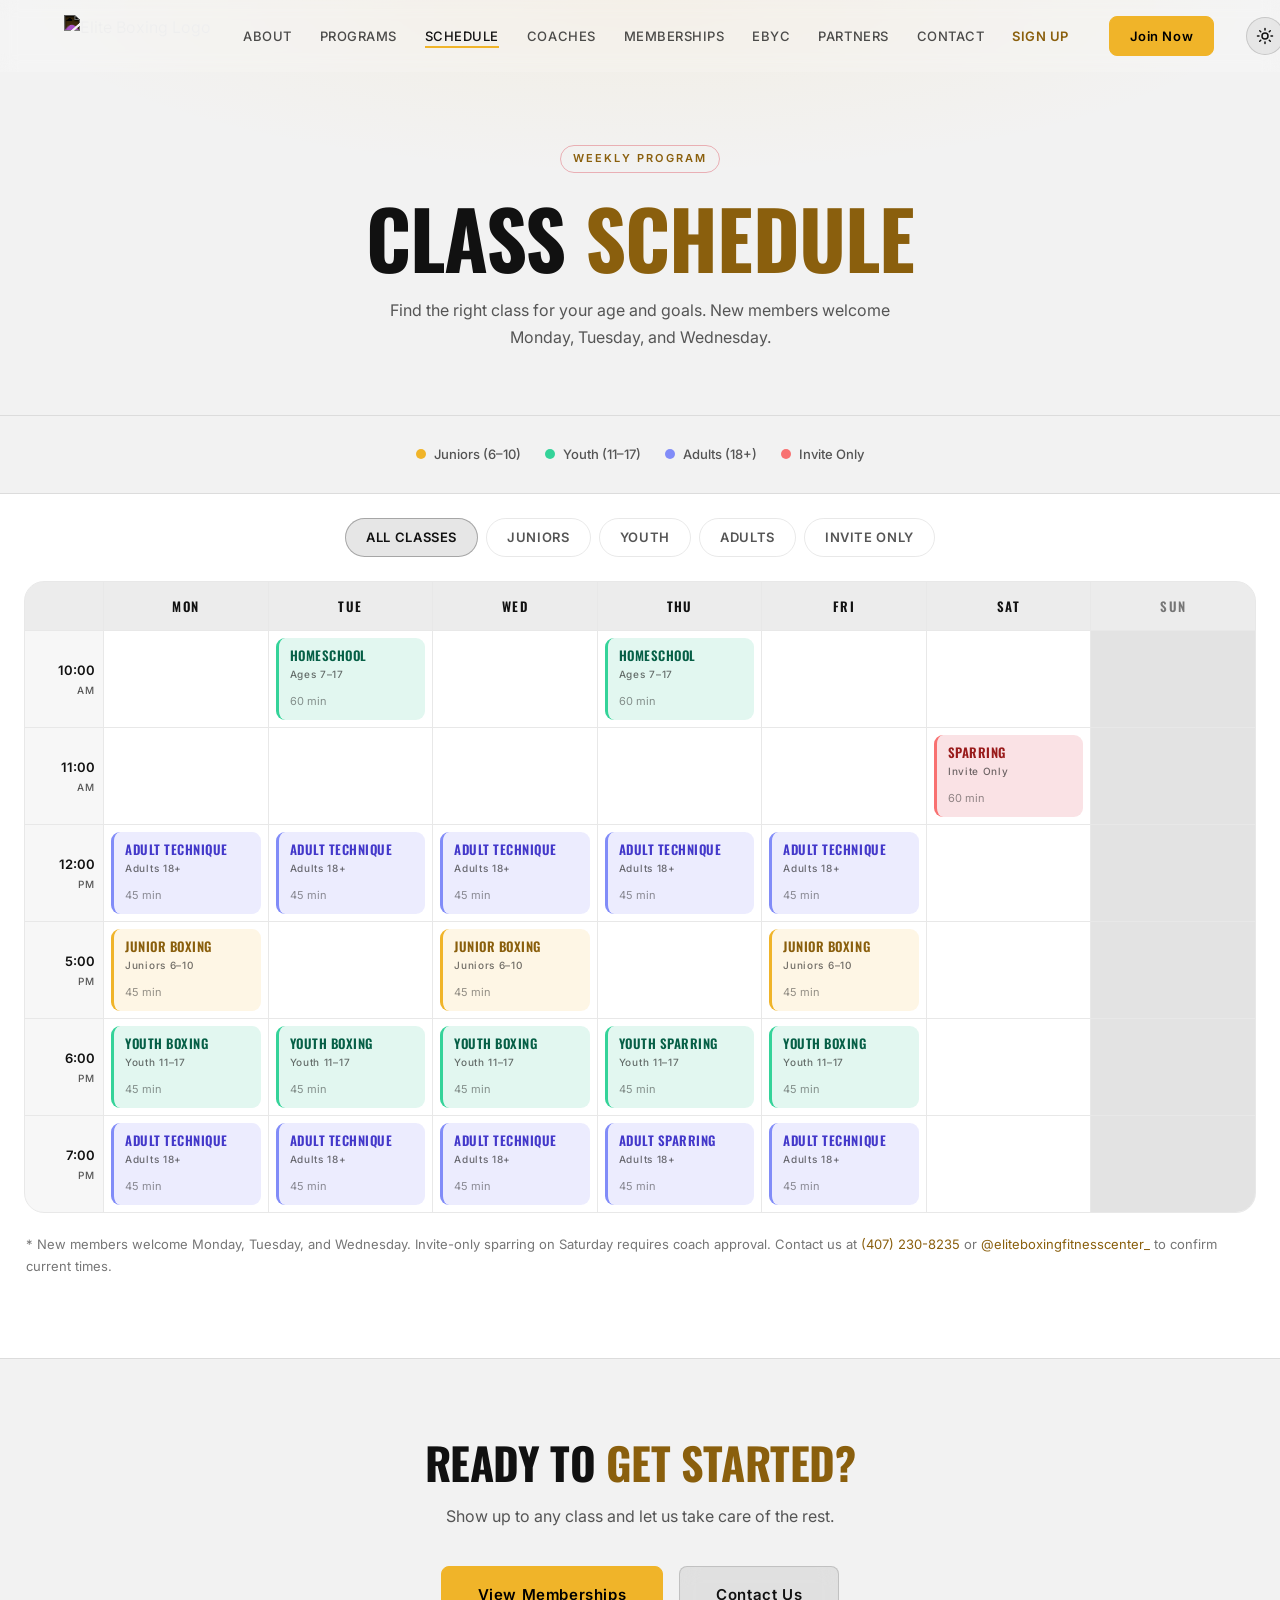
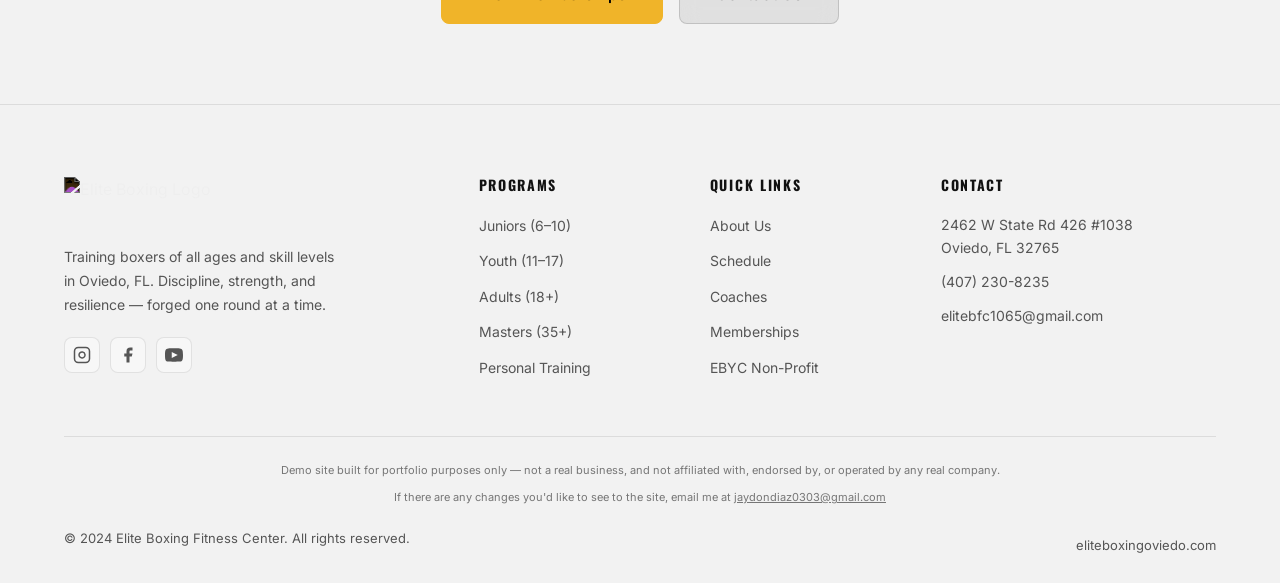
==== commit 93cecd5f: "Add owner feedback note to footer on every page Co-Authored-By: Claude Sonnet 5 <noreply@anthropic.c" ====
--- a/calendar.html
+++ b/calendar.html
@@ -633,6 +633,7 @@
         </div>
       </div>
       <p style="text-align:center;font-size:11px;color:var(--muted-2);margin:24px 0 0;">Demo site built for portfolio purposes only — not a real business, and not affiliated with, endorsed by, or operated by any real company.</p>
+      <p style="text-align:center;font-size:11px;color:var(--muted-2);margin:8px 0 0;">If there are any changes you'd like to see to the site, email me at <a href="mailto:jaydondiaz0303@gmail.com" style="color:var(--muted-2);text-decoration:underline;">jaydondiaz0303@gmail.com</a></p>
       <div class="footer-bottom">
         <p>&copy; 2024 Elite Boxing Fitness Center. All rights reserved.</p>
         <p><a href="https://www.eliteboxingoviedo.com" target="_blank" rel="noopener">eliteboxingoviedo.com</a></p>
--- a/css/style.css
+++ b/css/style.css
@@ -361,7 +361,7 @@
   position: relative;
   z-index: 2;
   padding-top: var(--nav-h);
-  max-width: 720px;
+  max-width: 1040px;
 }
 .hero-tag {
   display: inline-block;
@@ -374,7 +374,7 @@
   opacity: 0;
 }
 .hero-title {
-  font-size: clamp(52px, 9vw, 110px);
+  font-size: clamp(56px, 10.5vw, 132px);
   font-weight: 700;
   text-transform: uppercase;
   line-height: 0.95;
@@ -382,15 +382,22 @@
   color: #fff;
 }
 .hero-line { display: block; }
+.hero-main {
+  display: flex;
+  flex-wrap: wrap;
+  align-items: flex-end;
+  justify-content: space-between;
+  gap: 24px 40px;
+}
 .hero-sub {
   font-size: 17px;
   color: rgba(255,255,255,0.65);
   line-height: 1.7;
-  margin-bottom: 40px;
-  max-width: 500px;
+  flex: 1 1 320px;
+  max-width: 460px;
   opacity: 0;
 }
-.hero-actions { display: flex; gap: 16px; flex-wrap: wrap; opacity: 0; }
+.hero-actions { display: flex; gap: 16px; flex-wrap: wrap; flex-shrink: 0; opacity: 0; }
 
 /* ============================================================
    STATS BAR
